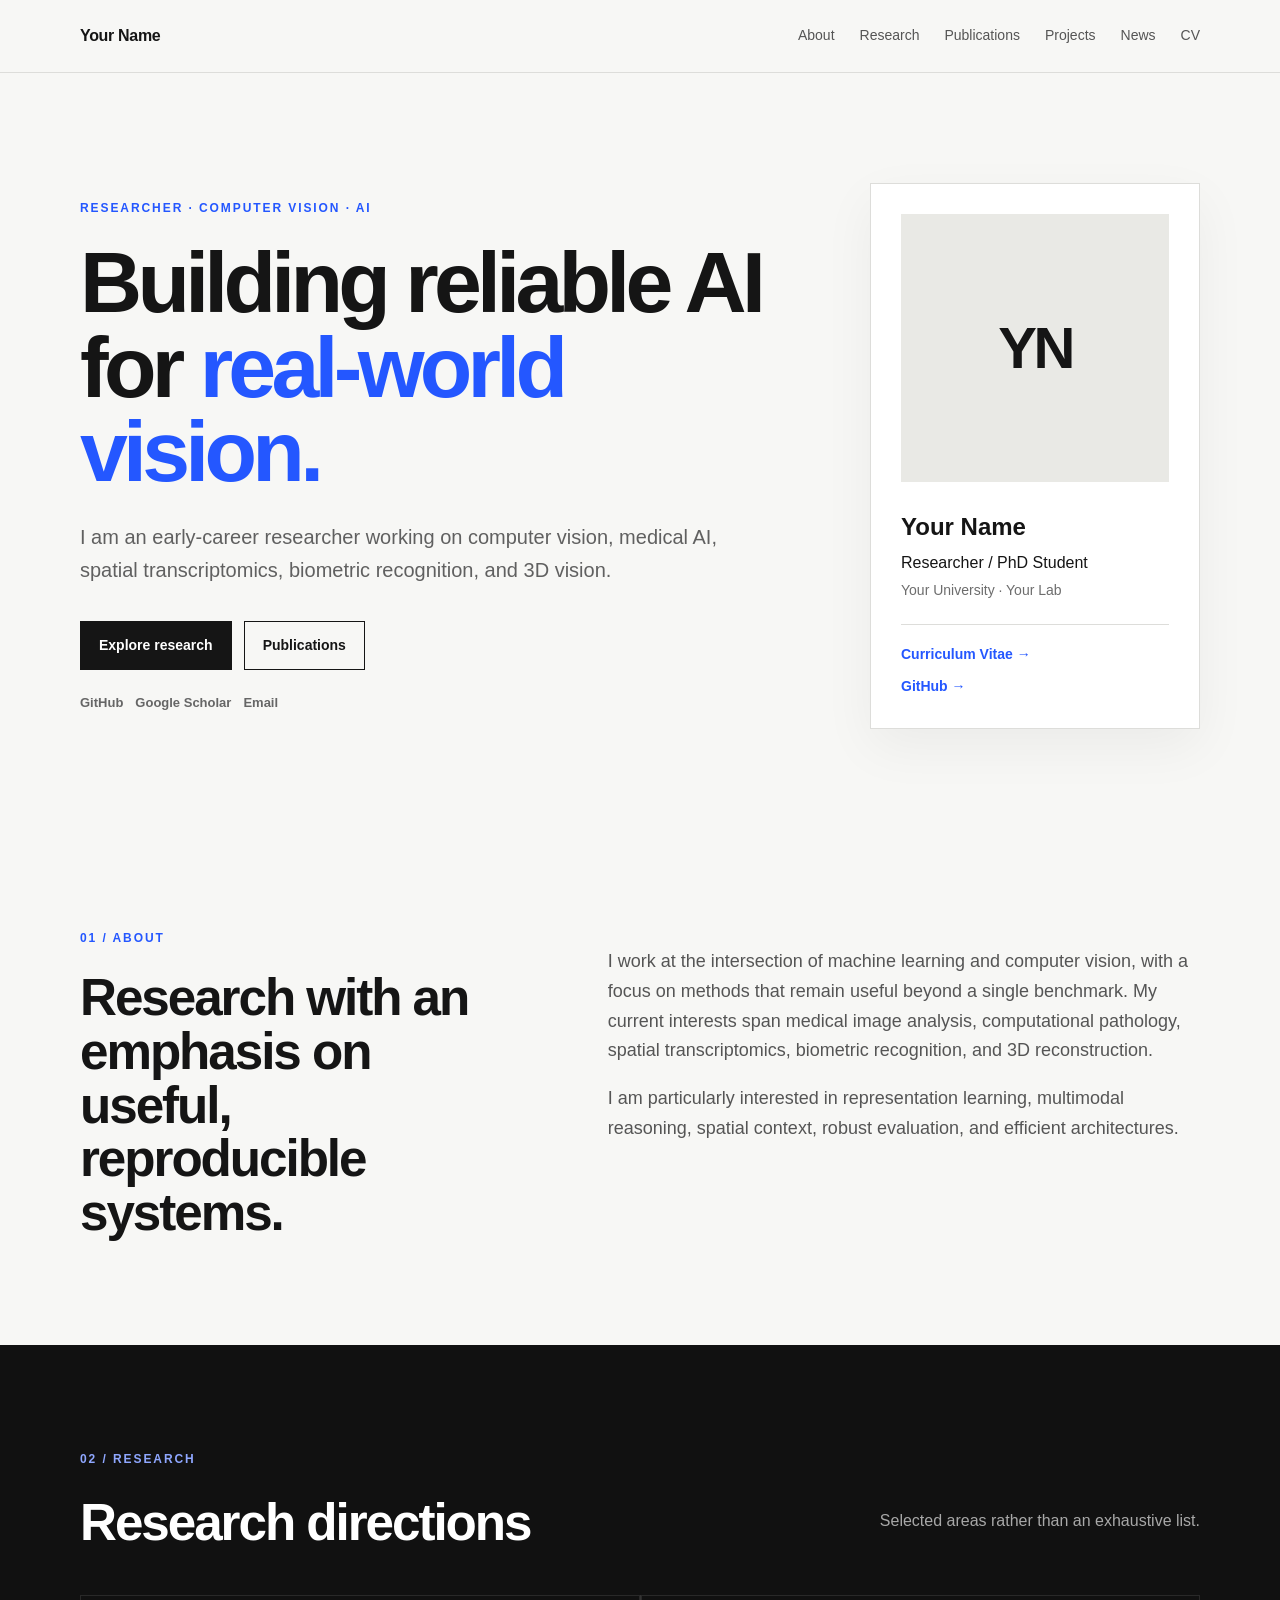
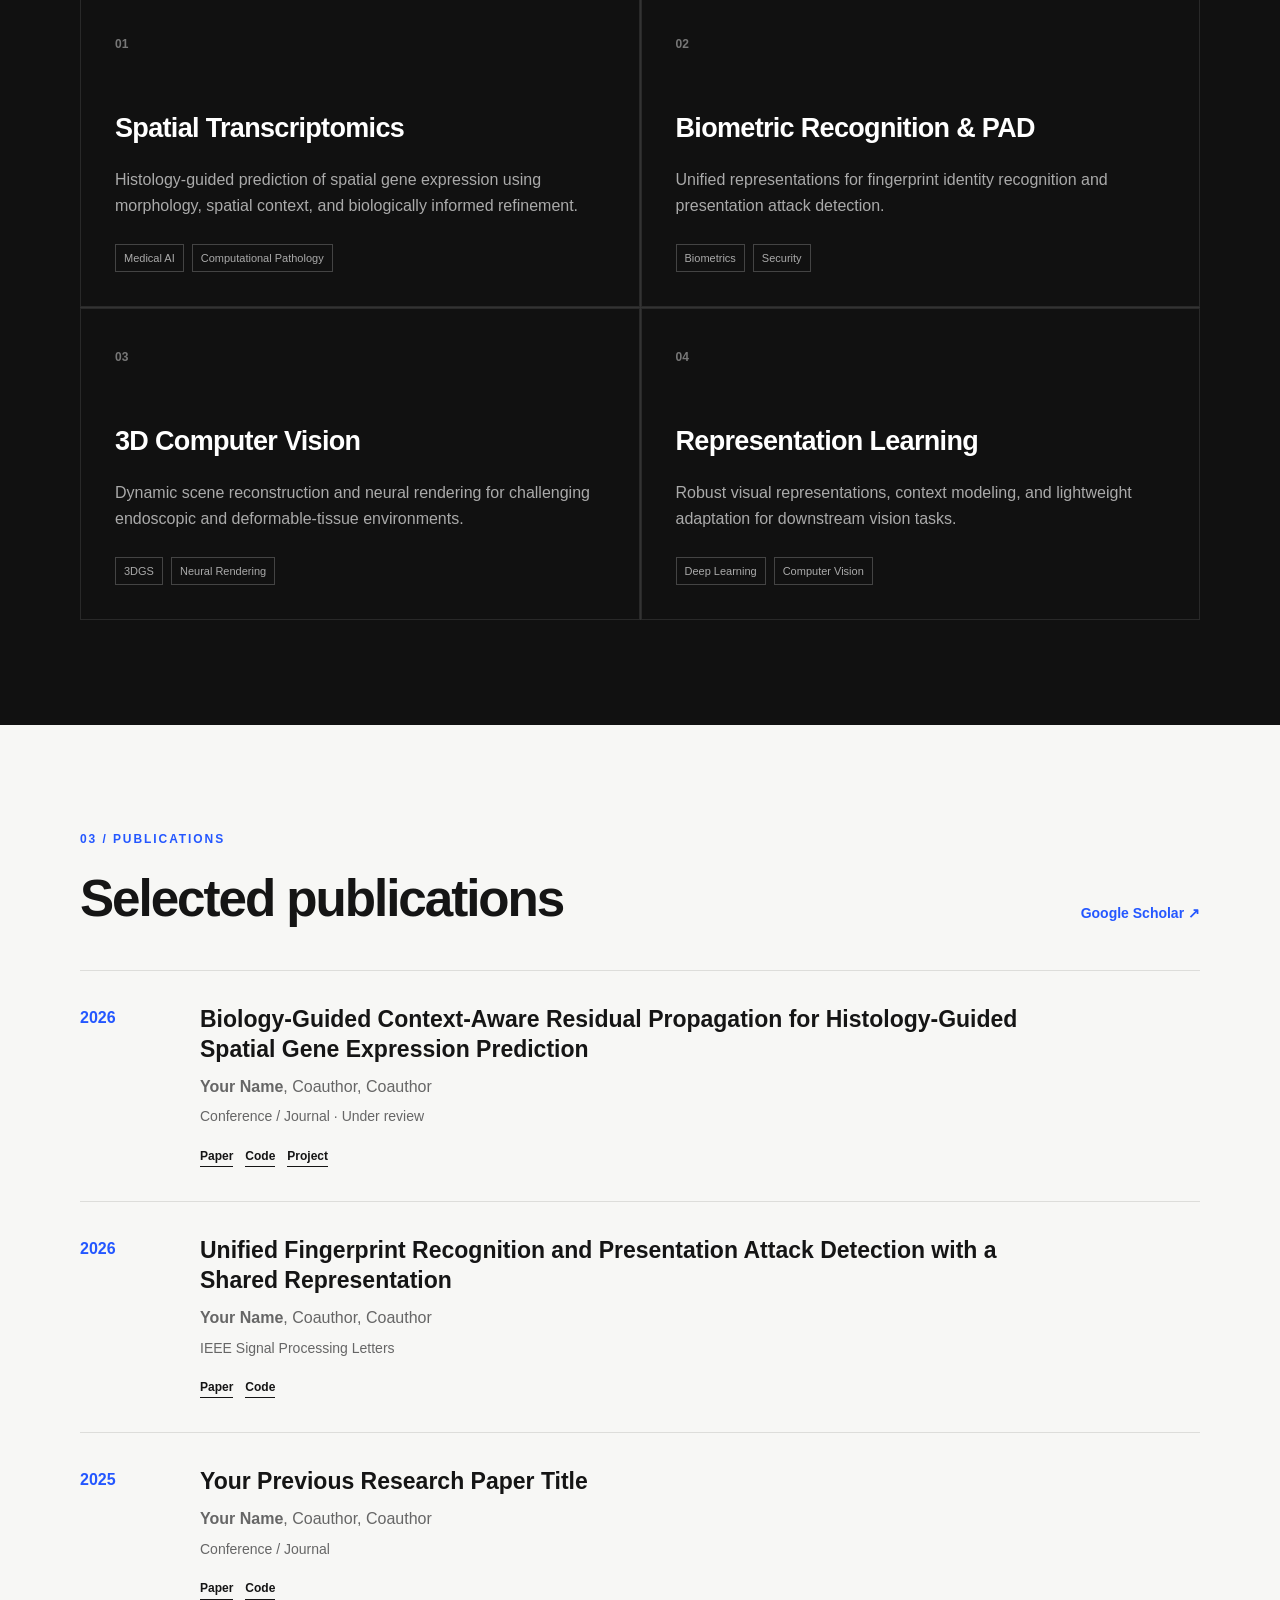
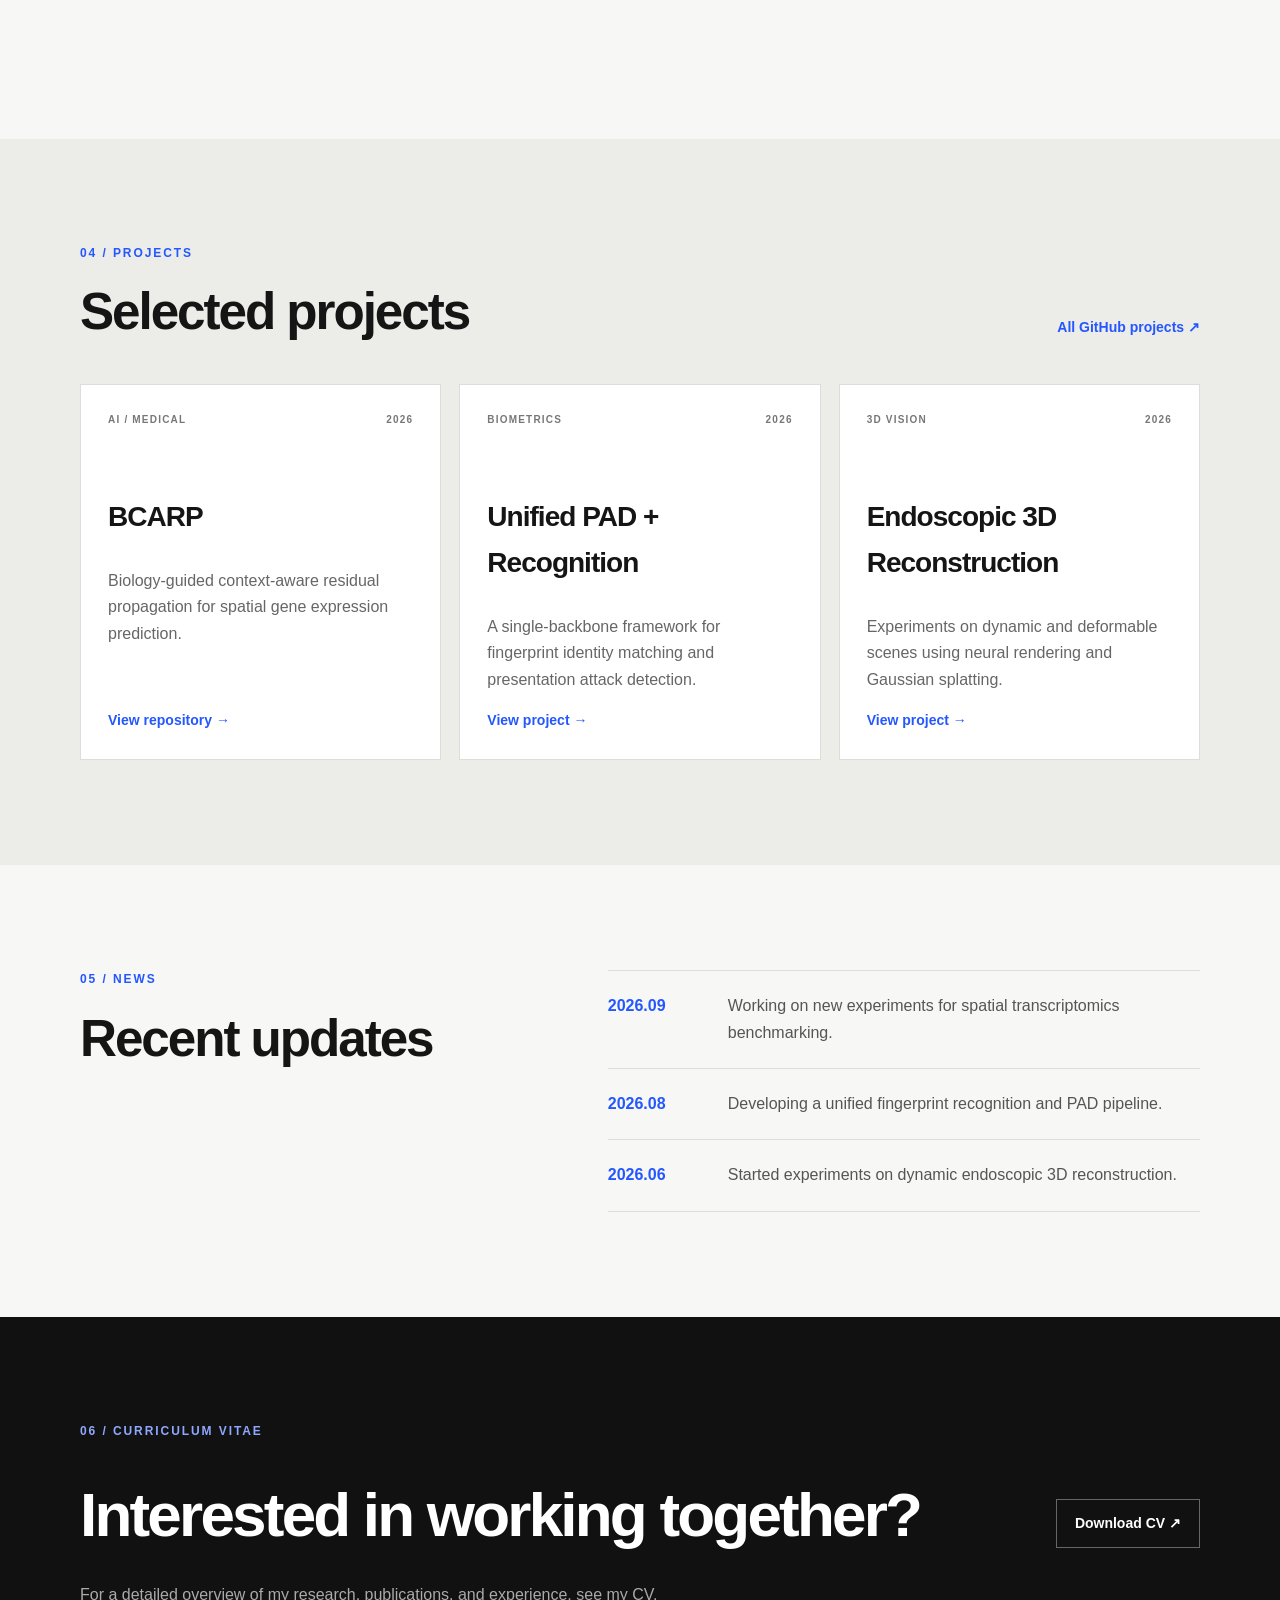
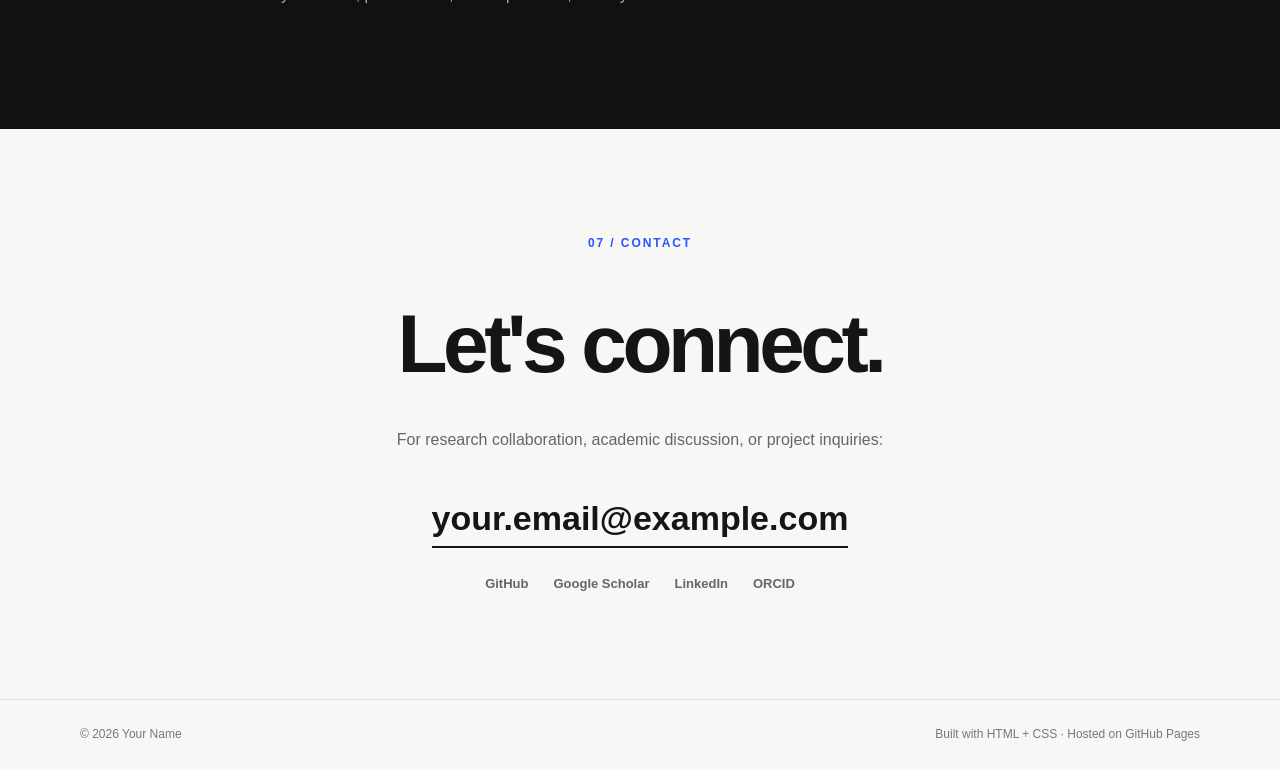
==== index.html @ 52c3e13d "initial commit" ====
<!DOCTYPE html>
<html lang="en">
<head>
  <meta charset="UTF-8">
  <meta name="viewport" content="width=device-width, initial-scale=1.0">
  <meta name="description" content="Personal researcher website of Your Name — Computer Vision, Medical AI, and Machine Learning.">
  <meta name="author" content="Your Name">
  <title>Your Name — Researcher</title>
  <link rel="stylesheet" href="style.css">
</head>
<body>
  <header class="site-header">
    <div class="container nav-wrap">
      <a class="brand" href="#home">Your Name</a>
      <button class="nav-toggle" aria-label="Toggle navigation">☰</button>
      <nav class="nav" id="nav">
        <a href="#about">About</a>
        <a href="#research">Research</a>
        <a href="#publications">Publications</a>
        <a href="#projects">Projects</a>
        <a href="#news">News</a>
        <a href="#cv">CV</a>
      </nav>
    </div>
  </header>

  <main>
    <section class="hero" id="home">
      <div class="container hero-grid">
        <div>
          <p class="eyebrow">RESEARCHER · COMPUTER VISION · AI</p>
          <h1>Building reliable AI for <span>real-world vision.</span></h1>
          <p class="hero-text">
            I am an early-career researcher working on computer vision,
            medical AI, spatial transcriptomics, biometric recognition,
            and 3D vision.
          </p>
          <div class="actions">
            <a class="button primary" href="#research">Explore research</a>
            <a class="button secondary" href="#publications">Publications</a>
          </div>
          <div class="socials">
            <a href="https://github.com/YOUR_USERNAME" target="_blank" rel="noreferrer">GitHub</a>
            <a href="https://scholar.google.com/" target="_blank" rel="noreferrer">Google Scholar</a>
            <a href="mailto:your.email@example.com">Email</a>
          </div>
        </div>
        <aside class="profile-card">
          <div class="avatar-placeholder">YN</div>
          <h2>Your Name</h2>
          <p>Researcher / PhD Student</p>
          <p class="muted">Your University · Your Lab</p>
          <div class="profile-links">
            <a href="#cv">Curriculum Vitae →</a>
            <a href="https://github.com/YOUR_USERNAME" target="_blank" rel="noreferrer">GitHub →</a>
          </div>
        </aside>
      </div>
    </section>

    <section id="about">
      <div class="container section-grid">
        <div>
          <p class="section-label">01 / ABOUT</p>
          <h2>Research with an emphasis on useful, reproducible systems.</h2>
        </div>
        <div class="prose">
          <p>
            I work at the intersection of machine learning and computer vision,
            with a focus on methods that remain useful beyond a single benchmark.
            My current interests span medical image analysis, computational
            pathology, spatial transcriptomics, biometric recognition, and
            3D reconstruction.
          </p>
          <p>
            I am particularly interested in representation learning, multimodal
            reasoning, spatial context, robust evaluation, and efficient
            architectures.
          </p>
        </div>
      </div>
    </section>

    <section class="dark-section" id="research">
      <div class="container">
        <p class="section-label">02 / RESEARCH</p>
        <div class="section-heading">
          <h2>Research directions</h2>
          <p>Selected areas rather than an exhaustive list.</p>
        </div>
        <div class="research-grid">
          <article class="research-card">
            <span class="number">01</span>
            <h3>Spatial Transcriptomics</h3>
            <p>
              Histology-guided prediction of spatial gene expression using
              morphology, spatial context, and biologically informed refinement.
            </p>
            <div class="tags"><span>Medical AI</span><span>Computational Pathology</span></div>
          </article>
          <article class="research-card">
            <span class="number">02</span>
            <h3>Biometric Recognition & PAD</h3>
            <p>
              Unified representations for fingerprint identity recognition and
              presentation attack detection.
            </p>
            <div class="tags"><span>Biometrics</span><span>Security</span></div>
          </article>
          <article class="research-card">
            <span class="number">03</span>
            <h3>3D Computer Vision</h3>
            <p>
              Dynamic scene reconstruction and neural rendering for challenging
              endoscopic and deformable-tissue environments.
            </p>
            <div class="tags"><span>3DGS</span><span>Neural Rendering</span></div>
          </article>
          <article class="research-card">
            <span class="number">04</span>
            <h3>Representation Learning</h3>
            <p>
              Robust visual representations, context modeling, and lightweight
              adaptation for downstream vision tasks.
            </p>
            <div class="tags"><span>Deep Learning</span><span>Computer Vision</span></div>
          </article>
        </div>
      </div>
    </section>

    <section id="publications">
      <div class="container">
        <p class="section-label">03 / PUBLICATIONS</p>
        <div class="section-heading">
          <h2>Selected publications</h2>
          <a class="text-link" href="https://scholar.google.com/" target="_blank" rel="noreferrer">Google Scholar ↗</a>
        </div>

        <article class="paper">
          <div class="paper-year">2026</div>
          <div>
            <h3>Biology-Guided Context-Aware Residual Propagation for Histology-Guided Spatial Gene Expression Prediction</h3>
            <p class="authors"><strong>Your Name</strong>, Coauthor, Coauthor</p>
            <p class="venue">Conference / Journal · Under review</p>
            <div class="paper-links">
              <a href="#">Paper</a><a href="#">Code</a><a href="#">Project</a>
            </div>
          </div>
        </article>

        <article class="paper">
          <div class="paper-year">2026</div>
          <div>
            <h3>Unified Fingerprint Recognition and Presentation Attack Detection with a Shared Representation</h3>
            <p class="authors"><strong>Your Name</strong>, Coauthor, Coauthor</p>
            <p class="venue">IEEE Signal Processing Letters</p>
            <div class="paper-links">
              <a href="#">Paper</a><a href="#">Code</a>
            </div>
          </div>
        </article>

        <article class="paper">
          <div class="paper-year">2025</div>
          <div>
            <h3>Your Previous Research Paper Title</h3>
            <p class="authors"><strong>Your Name</strong>, Coauthor, Coauthor</p>
            <p class="venue">Conference / Journal</p>
            <div class="paper-links">
              <a href="#">Paper</a><a href="#">Code</a>
            </div>
          </div>
        </article>
      </div>
    </section>

    <section class="alt-section" id="projects">
      <div class="container">
        <p class="section-label">04 / PROJECTS</p>
        <div class="section-heading">
          <h2>Selected projects</h2>
          <a class="text-link" href="https://github.com/YOUR_USERNAME" target="_blank" rel="noreferrer">All GitHub projects ↗</a>
        </div>
        <div class="project-grid">
          <article class="project-card">
            <div class="project-top"><span>AI / MEDICAL</span><span>2026</span></div>
            <h3>BCARP</h3>
            <p>Biology-guided context-aware residual propagation for spatial gene expression prediction.</p>
            <a href="https://github.com/YOUR_USERNAME/BCARP" target="_blank" rel="noreferrer">View repository →</a>
          </article>
          <article class="project-card">
            <div class="project-top"><span>BIOMETRICS</span><span>2026</span></div>
            <h3>Unified PAD + Recognition</h3>
            <p>A single-backbone framework for fingerprint identity matching and presentation attack detection.</p>
            <a href="https://github.com/YOUR_USERNAME" target="_blank" rel="noreferrer">View project →</a>
          </article>
          <article class="project-card">
            <div class="project-top"><span>3D VISION</span><span>2026</span></div>
            <h3>Endoscopic 3D Reconstruction</h3>
            <p>Experiments on dynamic and deformable scenes using neural rendering and Gaussian splatting.</p>
            <a href="https://github.com/YOUR_USERNAME" target="_blank" rel="noreferrer">View project →</a>
          </article>
        </div>
      </div>
    </section>

    <section id="news">
      <div class="container section-grid">
        <div>
          <p class="section-label">05 / NEWS</p>
          <h2>Recent updates</h2>
        </div>
        <div class="timeline">
          <div class="timeline-item"><time>2026.09</time><p>Working on new experiments for spatial transcriptomics benchmarking.</p></div>
          <div class="timeline-item"><time>2026.08</time><p>Developing a unified fingerprint recognition and PAD pipeline.</p></div>
          <div class="timeline-item"><time>2026.06</time><p>Started experiments on dynamic endoscopic 3D reconstruction.</p></div>
        </div>
      </div>
    </section>

    <section class="dark-section" id="cv">
      <div class="container cv-section">
        <div>
          <p class="section-label">06 / CURRICULUM VITAE</p>
          <h2>Interested in working together?</h2>
          <p>For a detailed overview of my research, publications, and experience, see my CV.</p>
        </div>
        <a class="button light" href="assets/CV.pdf">Download CV ↗</a>
      </div>
    </section>

    <section id="contact">
      <div class="container contact">
        <p class="section-label">07 / CONTACT</p>
        <h2>Let's connect.</h2>
        <p>For research collaboration, academic discussion, or project inquiries:</p>
        <a class="email" href="mailto:your.email@example.com">your.email@example.com</a>
        <div class="socials large">
          <a href="https://github.com/YOUR_USERNAME" target="_blank" rel="noreferrer">GitHub</a>
          <a href="https://scholar.google.com/" target="_blank" rel="noreferrer">Google Scholar</a>
          <a href="#">LinkedIn</a>
          <a href="#">ORCID</a>
        </div>
      </div>
    </section>
  </main>

  <footer>
    <div class="container footer-wrap">
      <span>© 2026 Your Name</span>
      <span>Built with HTML + CSS · Hosted on GitHub Pages</span>
    </div>
  </footer>

  <script>
    const toggle = document.querySelector('.nav-toggle');
    const nav = document.querySelector('.nav');
    toggle.addEventListener('click', () => nav.classList.toggle('open'));
    document.querySelectorAll('.nav a').forEach(a =>
      a.addEventListener('click', () => nav.classList.remove('open'))
    );
  </script>
</body>
</html>
---- style.css ----
:root {
  --bg: #f7f7f5;
  --surface: #ffffff;
  --text: #151515;
  --muted: #6d6d6d;
  --line: #ddddda;
  --dark: #111111;
  --dark-muted: #a8a8a8;
  --accent: #2457ff;
  --max: 1120px;
}

* { box-sizing: border-box; }

html { scroll-behavior: smooth; }

body {
  margin: 0;
  background: var(--bg);
  color: var(--text);
  font-family: Inter, ui-sans-serif, -apple-system, BlinkMacSystemFont, "Segoe UI", sans-serif;
  line-height: 1.65;
}

a { color: inherit; }

.container {
  width: min(var(--max), calc(100% - 48px));
  margin: 0 auto;
}

.site-header {
  position: sticky;
  top: 0;
  z-index: 20;
  background: rgba(247,247,245,.94);
  backdrop-filter: blur(12px);
  border-bottom: 1px solid var(--line);
}

.nav-wrap {
  min-height: 72px;
  display: flex;
  align-items: center;
  justify-content: space-between;
}

.brand {
  font-weight: 750;
  text-decoration: none;
  letter-spacing: -.02em;
}

.nav {
  display: flex;
  gap: 25px;
}

.nav a {
  color: #555;
  text-decoration: none;
  font-size: 14px;
}

.nav a:hover, .socials a:hover, .text-link:hover { color: var(--accent); }

.nav-toggle {
  display: none;
  border: 0;
  background: transparent;
  font-size: 22px;
}

.hero { padding: 110px 0 95px; }

.hero-grid {
  display: grid;
  grid-template-columns: 1fr 330px;
  gap: 90px;
  align-items: center;
}

.eyebrow, .section-label {
  font-size: 12px;
  font-weight: 800;
  letter-spacing: .16em;
  color: var(--accent);
  margin: 0 0 22px;
}

.hero h1 {
  max-width: 850px;
  font-size: clamp(48px, 7vw, 86px);
  line-height: .98;
  letter-spacing: -.055em;
  margin: 0 0 28px;
}

.hero h1 span { color: var(--accent); }

.hero-text {
  max-width: 680px;
  color: #606060;
  font-size: 20px;
}

.actions, .socials, .paper-links {
  display: flex;
  flex-wrap: wrap;
  gap: 12px;
  align-items: center;
}

.actions { margin: 34px 0 22px; }

.button {
  display: inline-block;
  padding: 12px 18px;
  border: 1px solid var(--text);
  text-decoration: none;
  font-size: 14px;
  font-weight: 700;
  transition: .2s ease;
}

.button.primary { background: var(--text); color: white; }
.button.secondary { background: transparent; }
.button:hover { transform: translateY(-2px); }

.socials a {
  font-size: 13px;
  color: #666;
  text-decoration: none;
  font-weight: 600;
}

.profile-card {
  background: var(--surface);
  padding: 30px;
  border: 1px solid var(--line);
  box-shadow: 0 18px 50px rgba(0,0,0,.05);
}

.avatar-placeholder {
  width: 100%;
  aspect-ratio: 1;
  display: grid;
  place-items: center;
  background: #e9e9e5;
  font-size: 58px;
  font-weight: 800;
  letter-spacing: -.06em;
  margin-bottom: 25px;
}

.profile-card h2 { margin: 0; font-size: 24px; }
.profile-card p { margin: 3px 0; }
.muted { color: var(--muted); font-size: 14px; }

.profile-links {
  border-top: 1px solid var(--line);
  margin-top: 22px;
  padding-top: 18px;
  display: grid;
  gap: 9px;
}

.profile-links a, .text-link {
  color: var(--accent);
  text-decoration: none;
  font-weight: 700;
  font-size: 14px;
}

section { padding: 105px 0; }

.section-grid {
  display: grid;
  grid-template-columns: .85fr 1.15fr;
  gap: 90px;
}

.section-grid h2, .section-heading h2 {
  font-size: clamp(34px, 4vw, 52px);
  line-height: 1.05;
  letter-spacing: -.04em;
  margin: 0;
}

.prose {
  font-size: 18px;
  color: #555;
  max-width: 700px;
}

.dark-section {
  background: var(--dark);
  color: white;
}

.dark-section .section-label { color: #8fa7ff; }

.section-heading {
  display: flex;
  align-items: end;
  justify-content: space-between;
  gap: 30px;
  margin-bottom: 45px;
}

.section-heading > p { color: var(--dark-muted); }

.research-grid {
  display: grid;
  grid-template-columns: repeat(2, 1fr);
  gap: 1px;
  background: #333;
}

.research-card {
  min-height: 300px;
  padding: 34px;
  background: var(--dark);
  border: 1px solid #292929;
}

.number { color: #777; font-size: 12px; font-weight: 800; }

.research-card h3 {
  font-size: 27px;
  margin: 50px 0 13px;
  letter-spacing: -.025em;
}

.research-card p { color: #aaa; max-width: 480px; }

.tags { display: flex; gap: 8px; margin-top: 24px; flex-wrap: wrap; }
.tags span {
  border: 1px solid #444;
  color: #aaa;
  padding: 4px 8px;
  font-size: 11px;
}

.paper {
  display: grid;
  grid-template-columns: 90px 1fr;
  gap: 30px;
  padding: 34px 0;
  border-top: 1px solid var(--line);
}

.paper h3 {
  max-width: 820px;
  font-size: 23px;
  line-height: 1.3;
  margin: 0 0 9px;
}

.paper-year { font-weight: 800; color: var(--accent); }
.authors, .venue { margin: 5px 0; color: #666; }
.venue { font-size: 14px; }

.paper-links { margin-top: 18px; }
.paper-links a {
  font-size: 12px;
  font-weight: 800;
  border-bottom: 1px solid currentColor;
  text-decoration: none;
}

.alt-section { background: #ecece8; }

.project-grid {
  display: grid;
  grid-template-columns: repeat(3, 1fr);
  gap: 18px;
}

.project-card {
  min-height: 300px;
  padding: 27px;
  background: var(--surface);
  border: 1px solid var(--line);
  display: flex;
  flex-direction: column;
}

.project-top {
  display: flex;
  justify-content: space-between;
  font-size: 10px;
  letter-spacing: .12em;
  font-weight: 800;
  color: #777;
}

.project-card h3 { font-size: 28px; margin: 65px 0 12px; letter-spacing: -.035em; }
.project-card p { color: #666; }
.project-card a {
  margin-top: auto;
  color: var(--accent);
  text-decoration: none;
  font-weight: 750;
  font-size: 14px;
}

.timeline { border-top: 1px solid var(--line); }
.timeline-item {
  display: grid;
  grid-template-columns: 100px 1fr;
  gap: 20px;
  padding: 22px 0;
  border-bottom: 1px solid var(--line);
}
.timeline-item time { font-weight: 800; color: var(--accent); }
.timeline-item p { margin: 0; color: #555; }

.cv-section {
  display: flex;
  align-items: center;
  justify-content: space-between;
  gap: 50px;
}
.cv-section h2 { font-size: clamp(38px, 5vw, 62px); margin: 0 0 15px; letter-spacing: -.045em; }
.cv-section p { color: #aaa; max-width: 620px; }

.button.light { color: white; border-color: #666; white-space: nowrap; }
.button.light:hover { background: white; color: black; }

.contact { text-align: center; }
.contact h2 { font-size: clamp(48px, 7vw, 82px); letter-spacing: -.055em; margin: 0 0 12px; }
.contact > p:not(.section-label) { color: #666; }
.email {
  display: inline-block;
  margin: 20px 0 25px;
  font-size: clamp(22px, 4vw, 34px);
  font-weight: 750;
  text-decoration: none;
  border-bottom: 2px solid currentColor;
}
.socials.large { justify-content: center; gap: 25px; }

footer {
  border-top: 1px solid var(--line);
  padding: 25px 0;
  font-size: 12px;
  color: #777;
}
.footer-wrap { display: flex; justify-content: space-between; gap: 20px; }

@media (max-width: 800px) {
  .container { width: min(var(--max), calc(100% - 32px)); }
  .nav-toggle { display: block; }
  .nav {
    display: none;
    position: absolute;
    top: 72px;
    left: 0;
    right: 0;
    padding: 20px 16px;
    background: var(--bg);
    border-bottom: 1px solid var(--line);
    flex-direction: column;
  }
  .nav.open { display: flex; }
  .hero { padding: 75px 0; }
  .hero-grid, .section-grid { grid-template-columns: 1fr; gap: 45px; }
  .profile-card { max-width: 380px; }
  .research-grid, .project-grid { grid-template-columns: 1fr; }
  .paper { grid-template-columns: 1fr; gap: 8px; }
  .cv-section { align-items: flex-start; flex-direction: column; }
  .footer-wrap { flex-direction: column; }
}

@media (prefers-reduced-motion: reduce) {
  html { scroll-behavior: auto; }
  * { transition: none !important; }
}
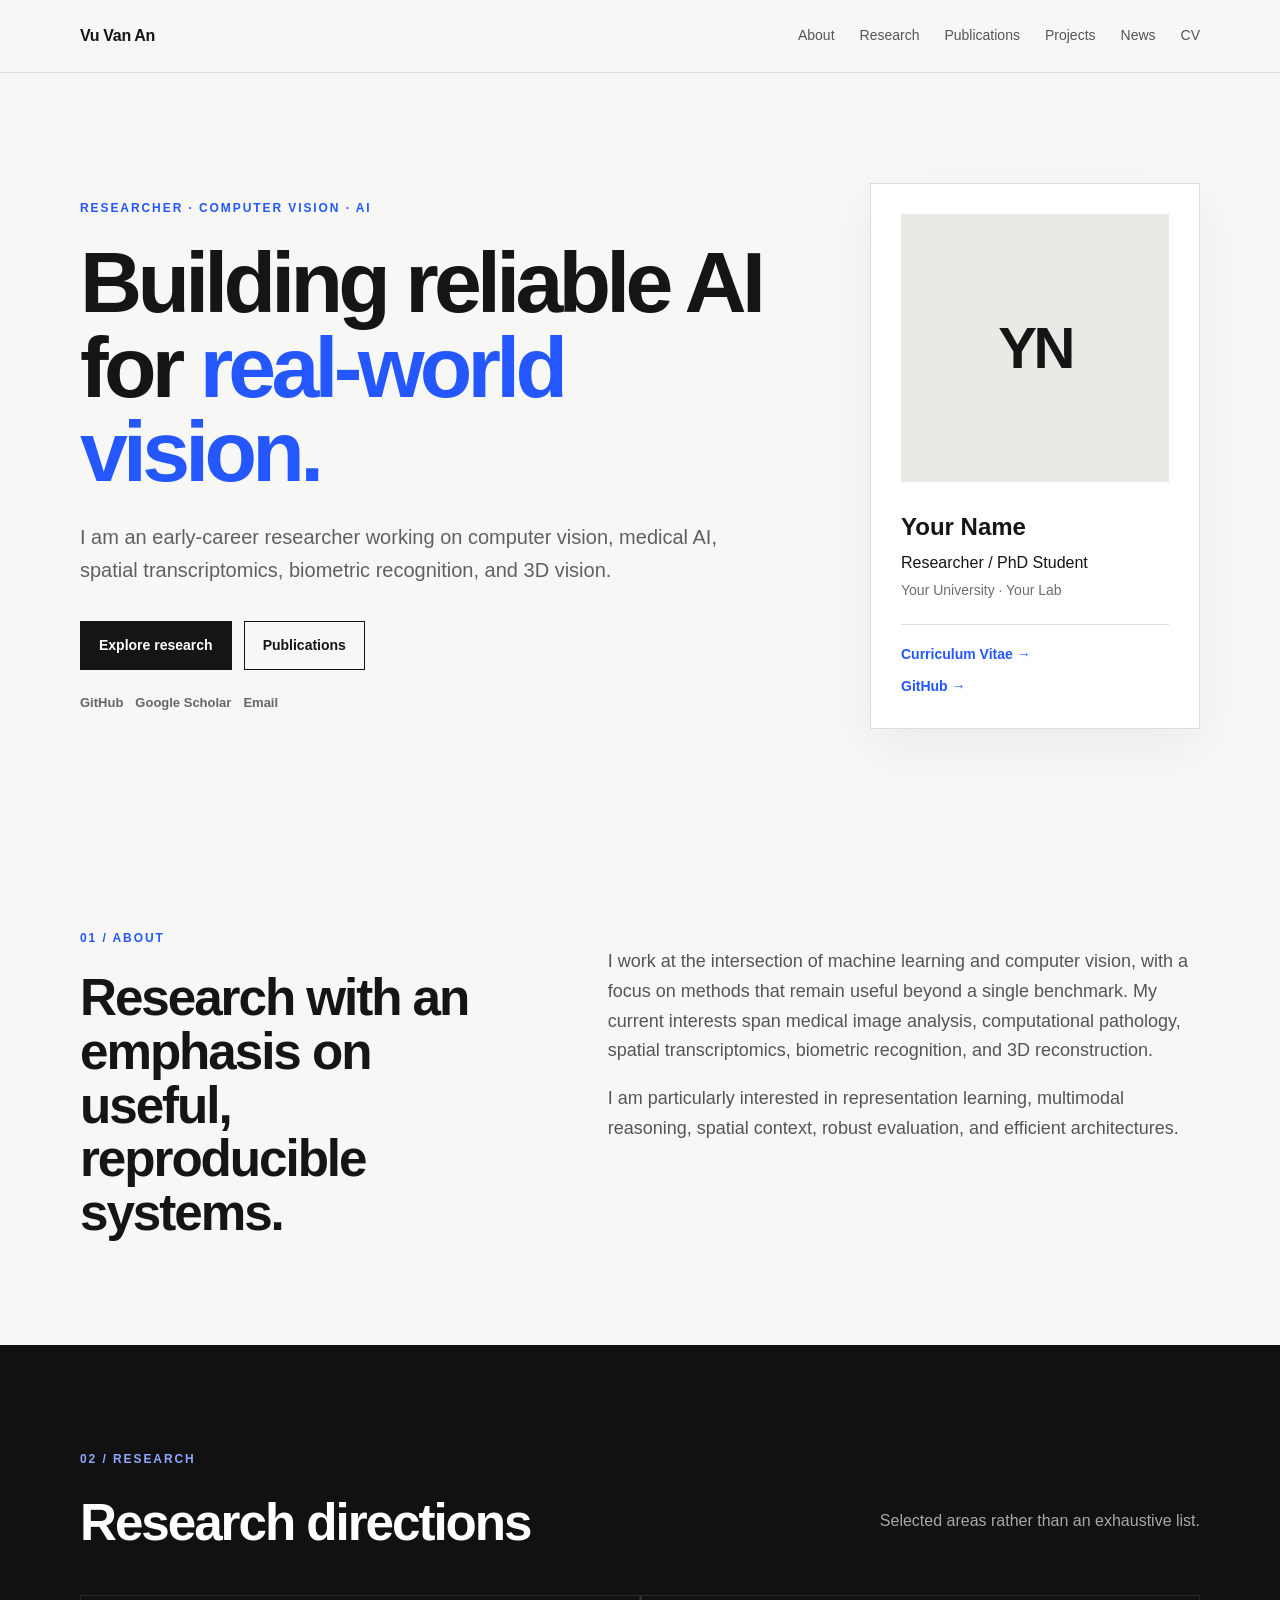
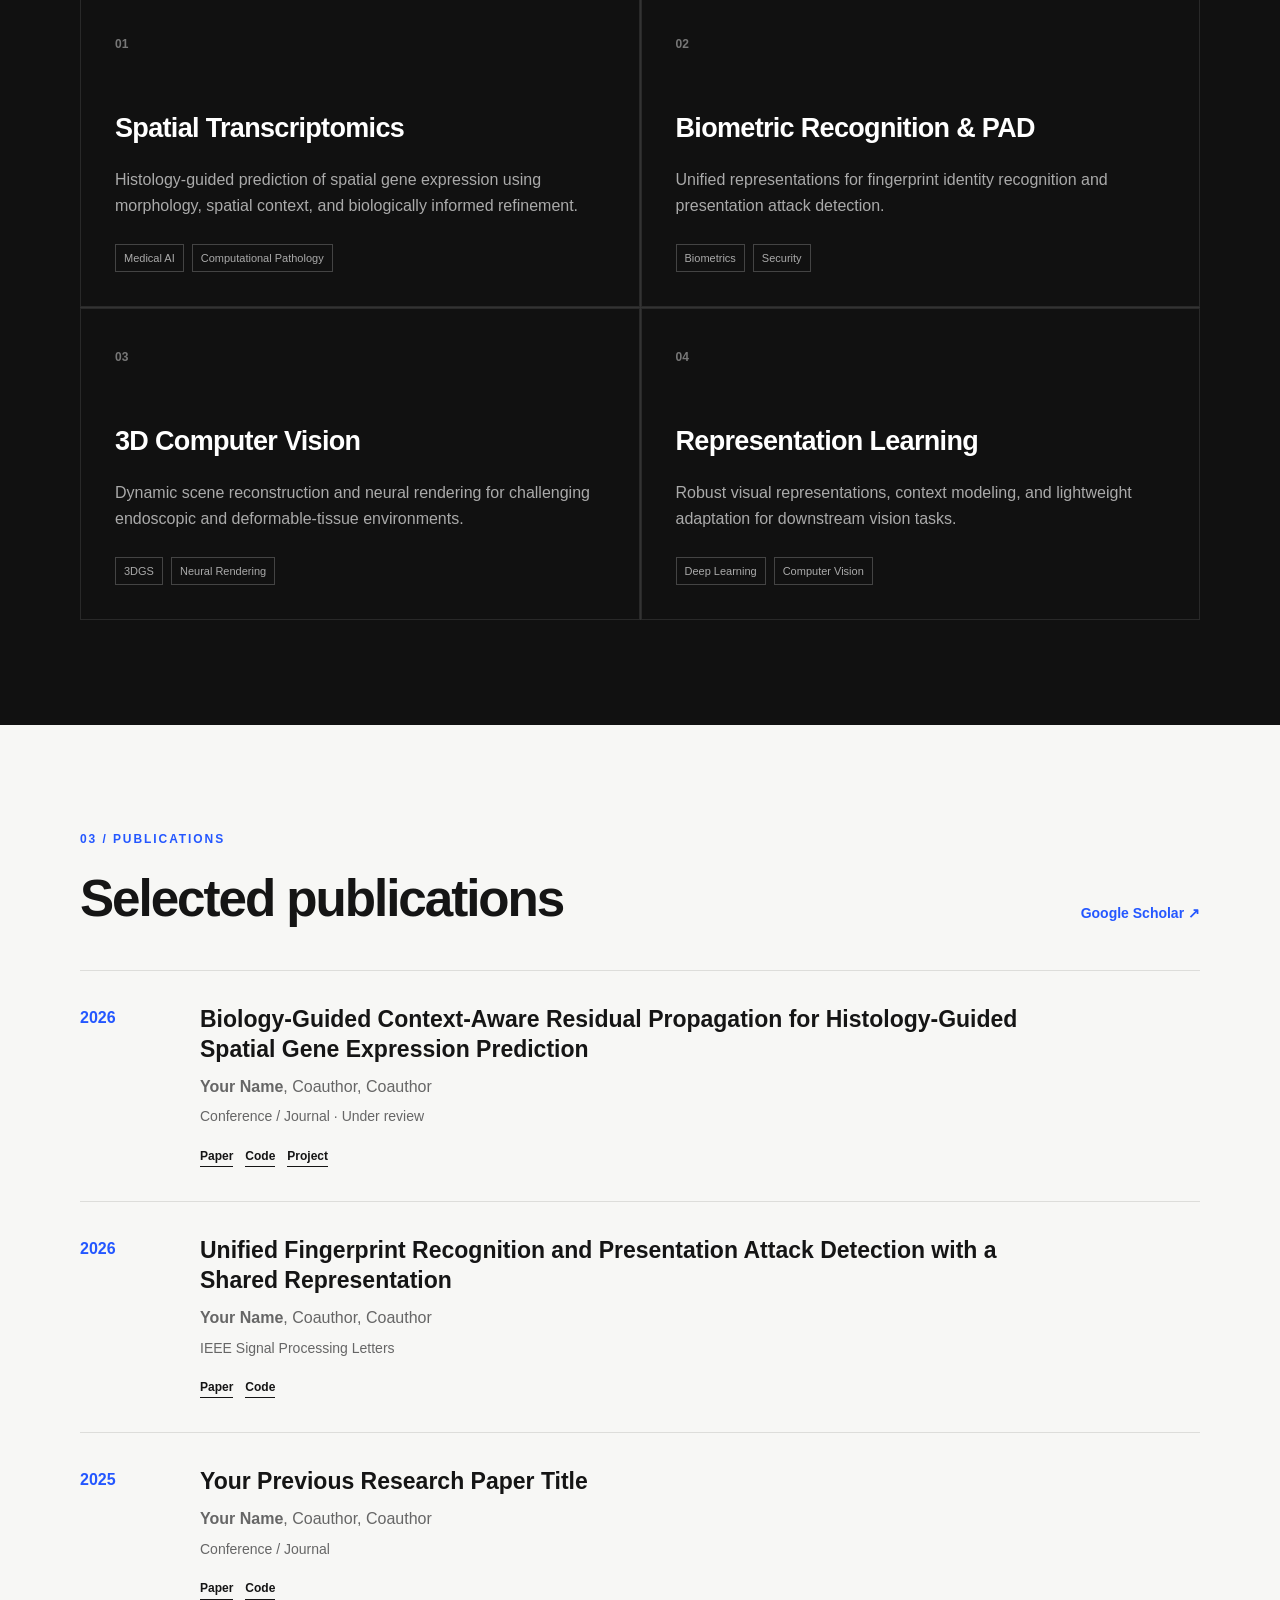
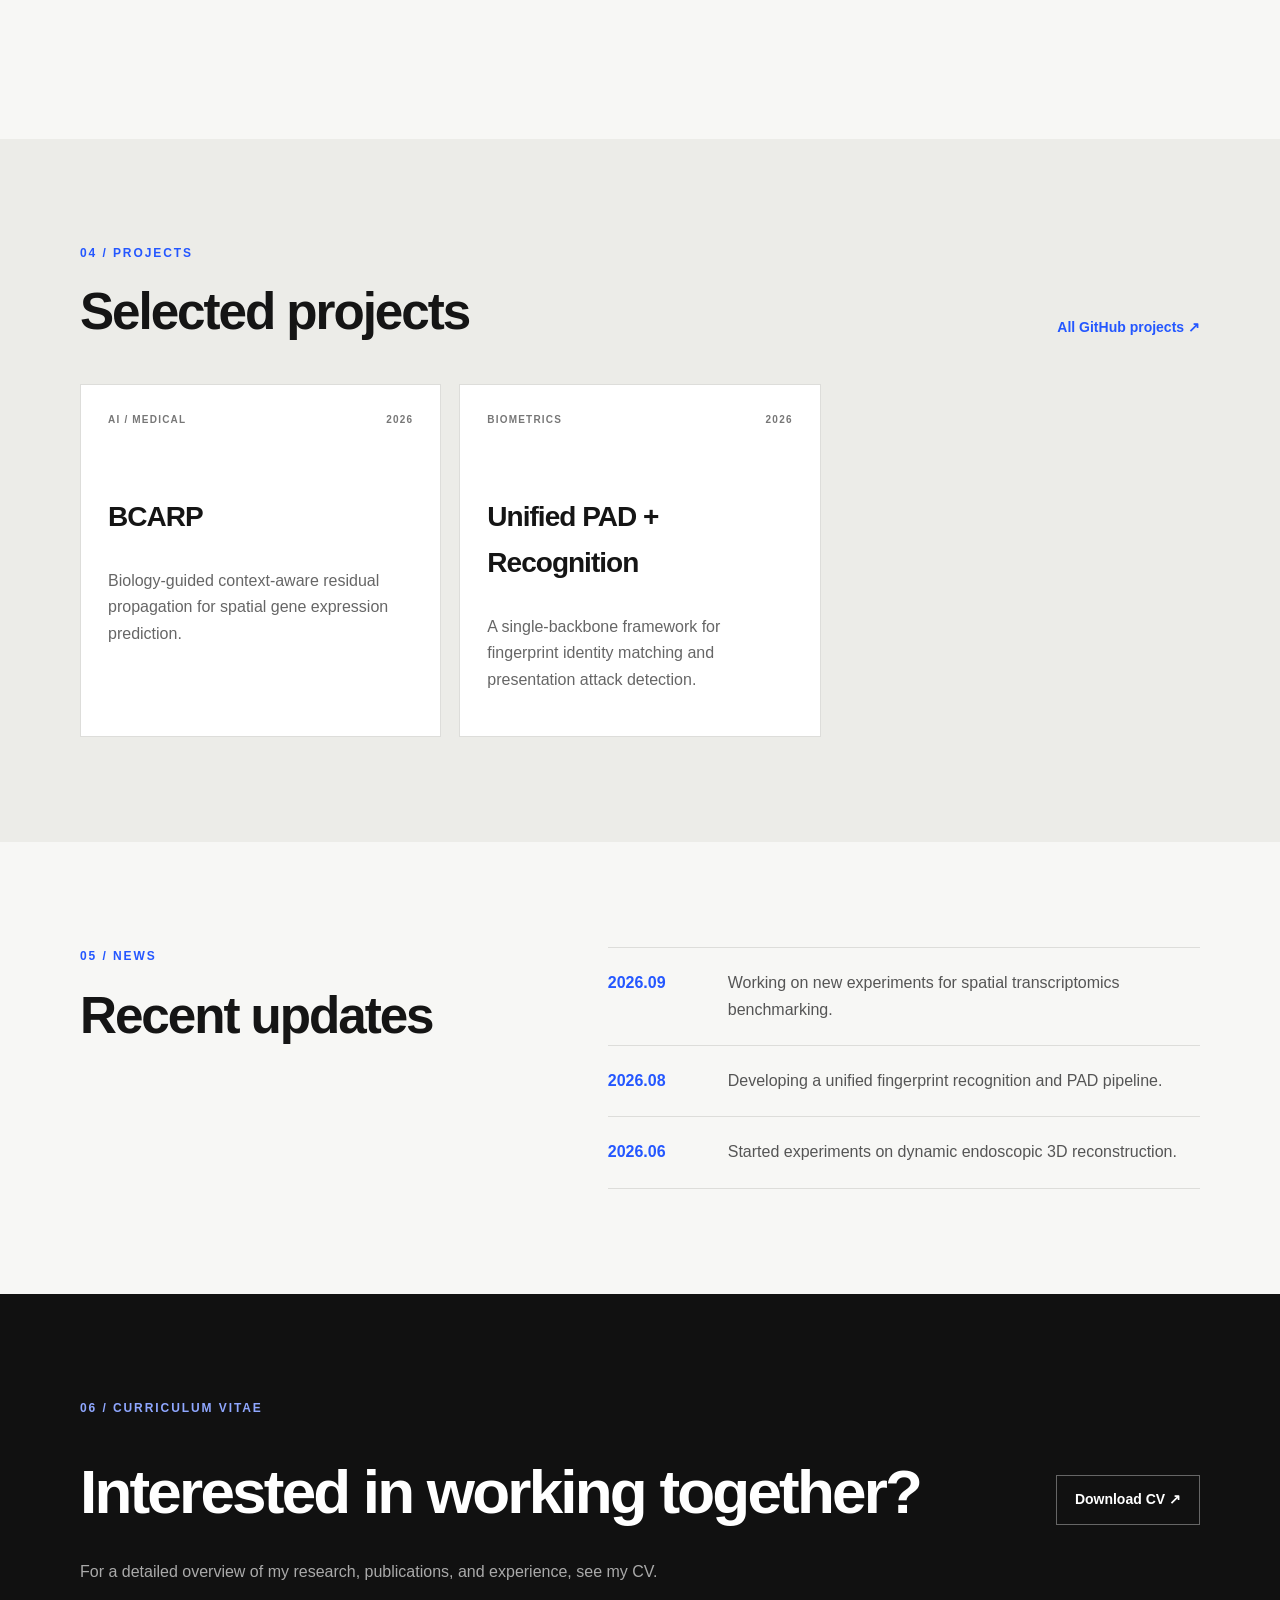
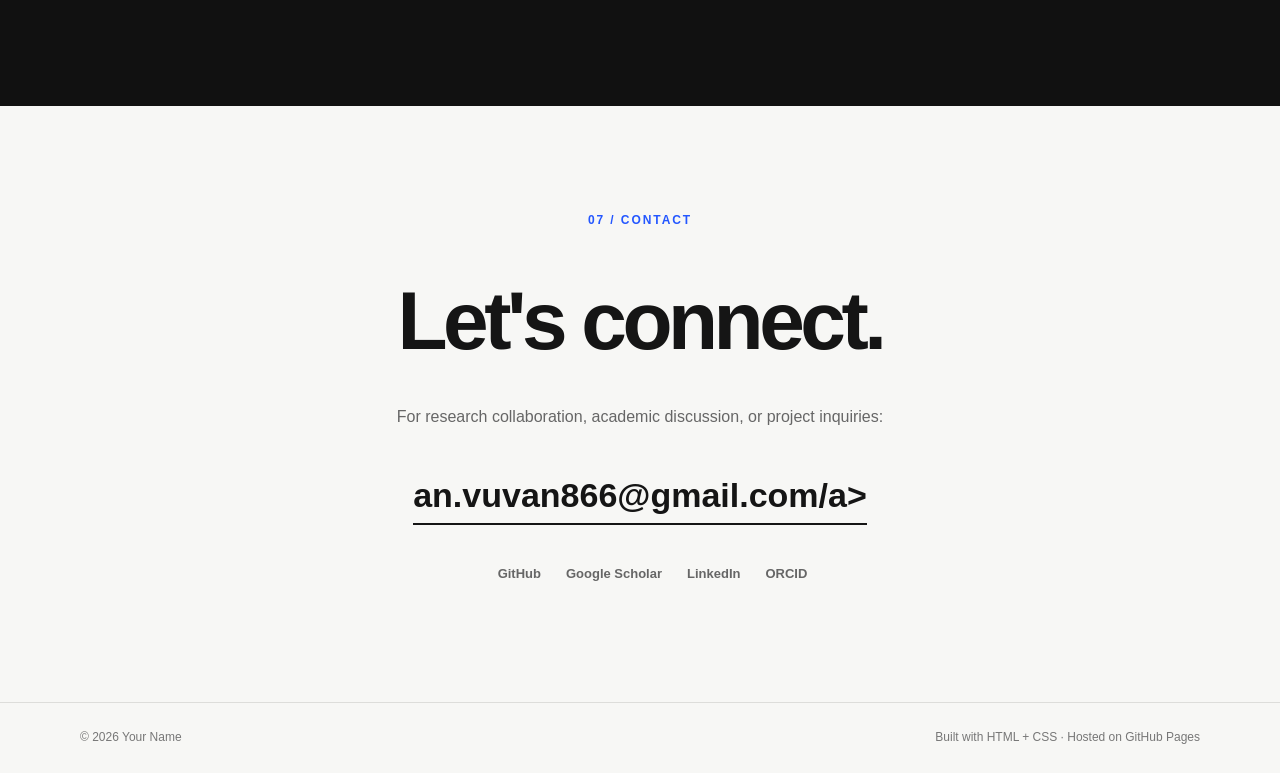
==== commit 0dd68713: "14/9" ====
--- a/index.html
+++ b/index.html
@@ -11,7 +11,7 @@
 <body>
   <header class="site-header">
     <div class="container nav-wrap">
-      <a class="brand" href="#home">Your Name</a>
+      <a class="brand" href="#home">Vu Van An</a>
       <button class="nav-toggle" aria-label="Toggle navigation">☰</button>
       <nav class="nav" id="nav">
         <a href="#about">About</a>
@@ -40,7 +40,7 @@
             <a class="button secondary" href="#publications">Publications</a>
           </div>
           <div class="socials">
-            <a href="https://github.com/YOUR_USERNAME" target="_blank" rel="noreferrer">GitHub</a>
+            <a href="https://github.com/AnVuVa" target="_blank" rel="noreferrer">GitHub</a>
             <a href="https://scholar.google.com/" target="_blank" rel="noreferrer">Google Scholar</a>
             <a href="mailto:your.email@example.com">Email</a>
           </div>
@@ -52,7 +52,7 @@
           <p class="muted">Your University · Your Lab</p>
           <div class="profile-links">
             <a href="#cv">Curriculum Vitae →</a>
-            <a href="https://github.com/YOUR_USERNAME" target="_blank" rel="noreferrer">GitHub →</a>
+            <a href="https://github.com/AnVuVa" target="_blank" rel="noreferrer">GitHub →</a>
           </div>
         </aside>
       </div>
@@ -180,27 +180,27 @@
         <p class="section-label">04 / PROJECTS</p>
         <div class="section-heading">
           <h2>Selected projects</h2>
-          <a class="text-link" href="https://github.com/YOUR_USERNAME" target="_blank" rel="noreferrer">All GitHub projects ↗</a>
+          <a class="text-link" href="https://github.com/AnVuVa" target="_blank" rel="noreferrer">All GitHub projects ↗</a>
         </div>
         <div class="project-grid">
           <article class="project-card">
             <div class="project-top"><span>AI / MEDICAL</span><span>2026</span></div>
             <h3>BCARP</h3>
             <p>Biology-guided context-aware residual propagation for spatial gene expression prediction.</p>
-            <a href="https://github.com/YOUR_USERNAME/BCARP" target="_blank" rel="noreferrer">View repository →</a>
+            <!-- <a href="https://github.com/AnVuVa/BCARP" target="_blank" rel="noreferrer">View repository →</a> -->
           </article>
           <article class="project-card">
             <div class="project-top"><span>BIOMETRICS</span><span>2026</span></div>
             <h3>Unified PAD + Recognition</h3>
             <p>A single-backbone framework for fingerprint identity matching and presentation attack detection.</p>
-            <a href="https://github.com/YOUR_USERNAME" target="_blank" rel="noreferrer">View project →</a>
-          </article>
-          <article class="project-card">
+            <!-- <a href="https://github.com/AnVuVa" target="_blank" rel="noreferrer">View project →</a> -->
+          </article>
+          <!-- <article class="project-card">
             <div class="project-top"><span>3D VISION</span><span>2026</span></div>
             <h3>Endoscopic 3D Reconstruction</h3>
             <p>Experiments on dynamic and deformable scenes using neural rendering and Gaussian splatting.</p>
-            <a href="https://github.com/YOUR_USERNAME" target="_blank" rel="noreferrer">View project →</a>
-          </article>
+            <a href="https://github.com/AnVuVa" target="_blank" rel="noreferrer">View project →</a>
+          </article> -->
         </div>
       </div>
     </section>
@@ -235,9 +235,9 @@
         <p class="section-label">07 / CONTACT</p>
         <h2>Let's connect.</h2>
         <p>For research collaboration, academic discussion, or project inquiries:</p>
-        <a class="email" href="mailto:your.email@example.com">your.email@example.com</a>
+        <a class="email" href="mailto:an.vuvan866@gmail.com">an.vuvan866@gmail.com/a>
         <div class="socials large">
-          <a href="https://github.com/YOUR_USERNAME" target="_blank" rel="noreferrer">GitHub</a>
+          <a href="https://github.com/AnVuVa" target="_blank" rel="noreferrer">GitHub</a>
           <a href="https://scholar.google.com/" target="_blank" rel="noreferrer">Google Scholar</a>
           <a href="#">LinkedIn</a>
           <a href="#">ORCID</a>
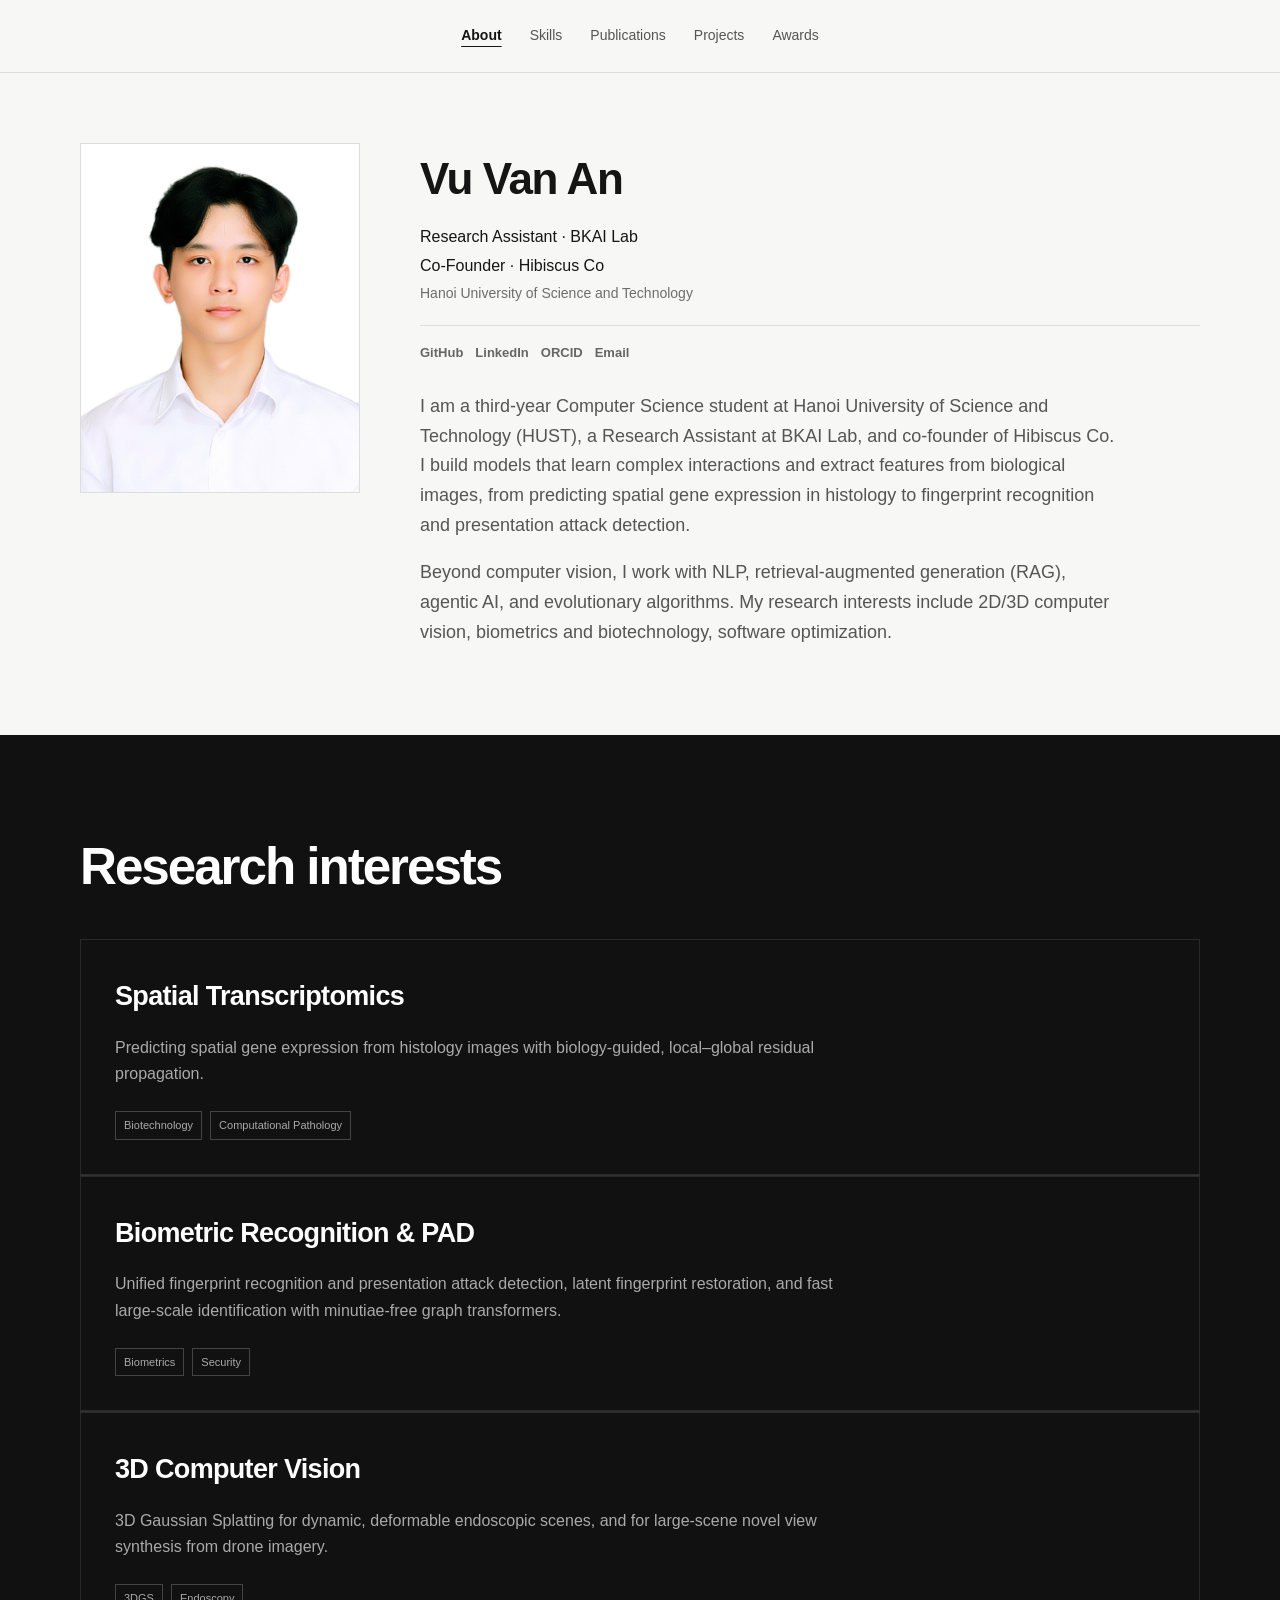
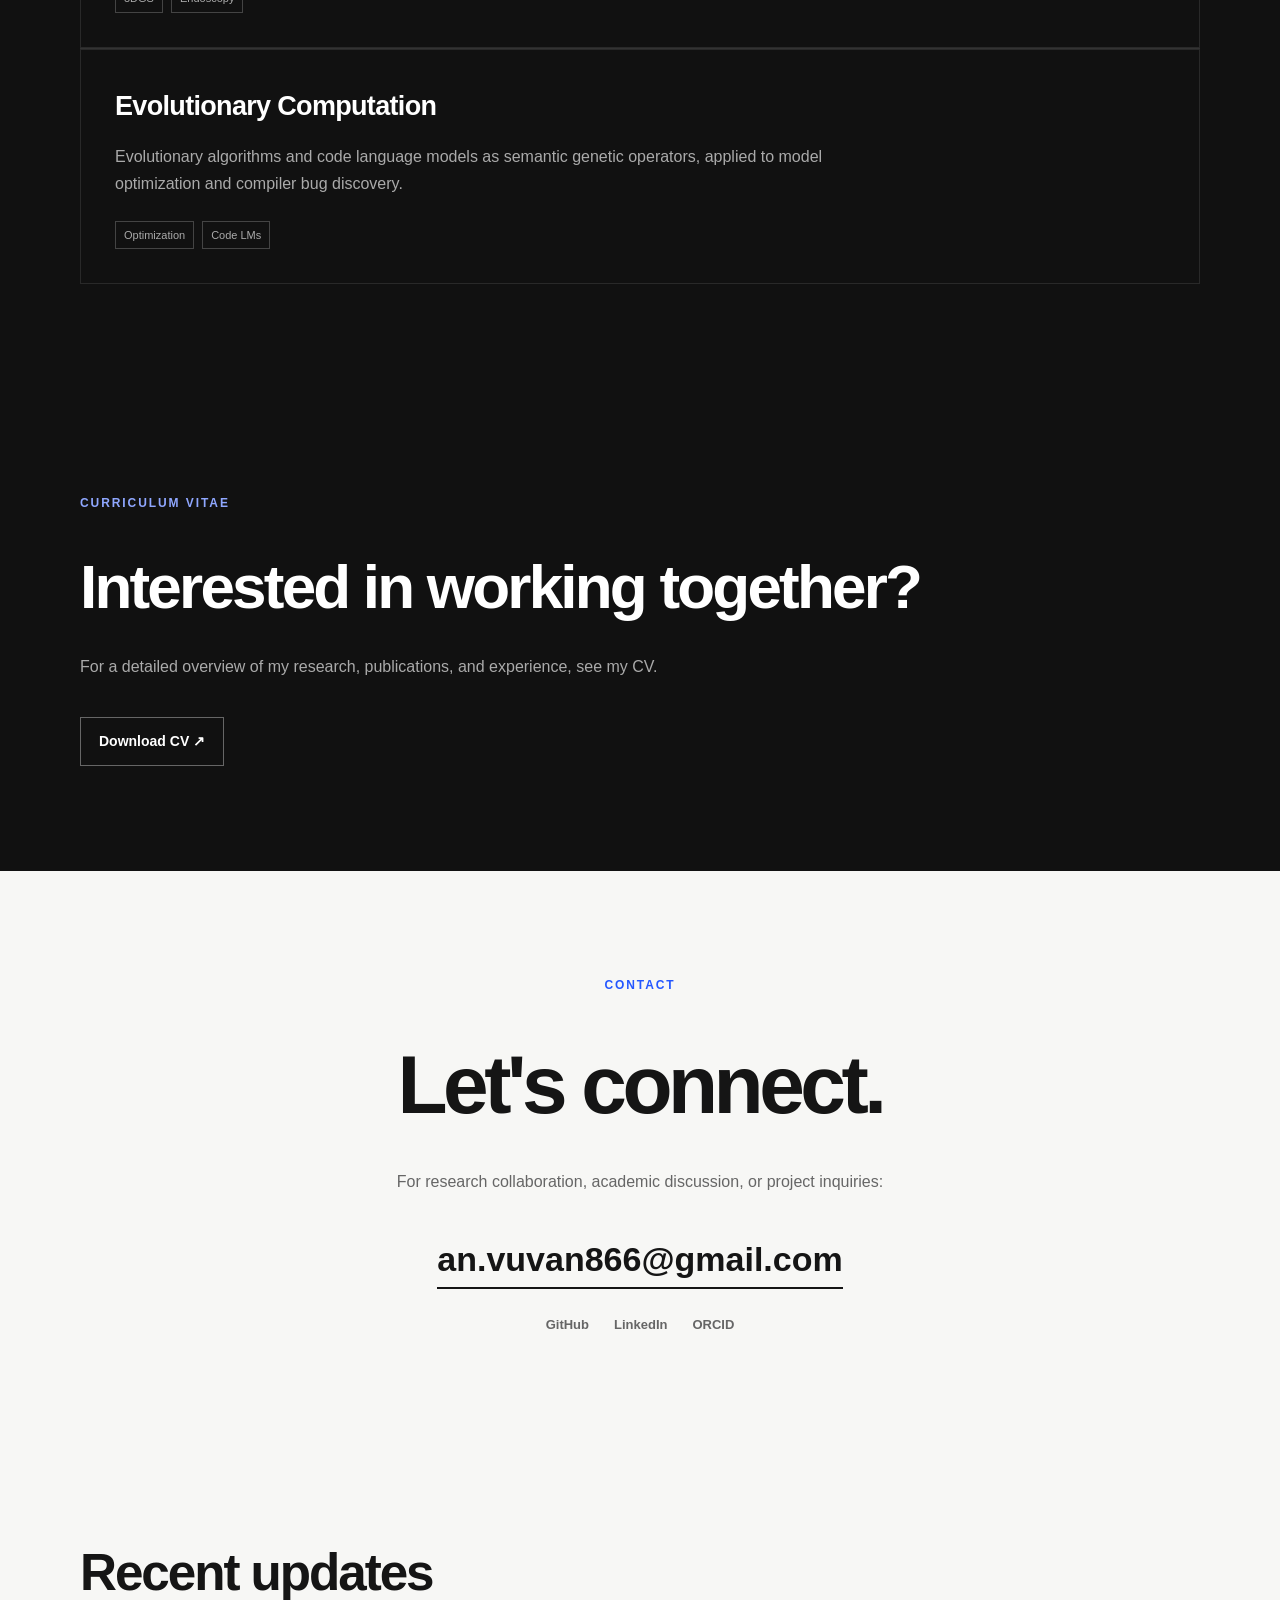
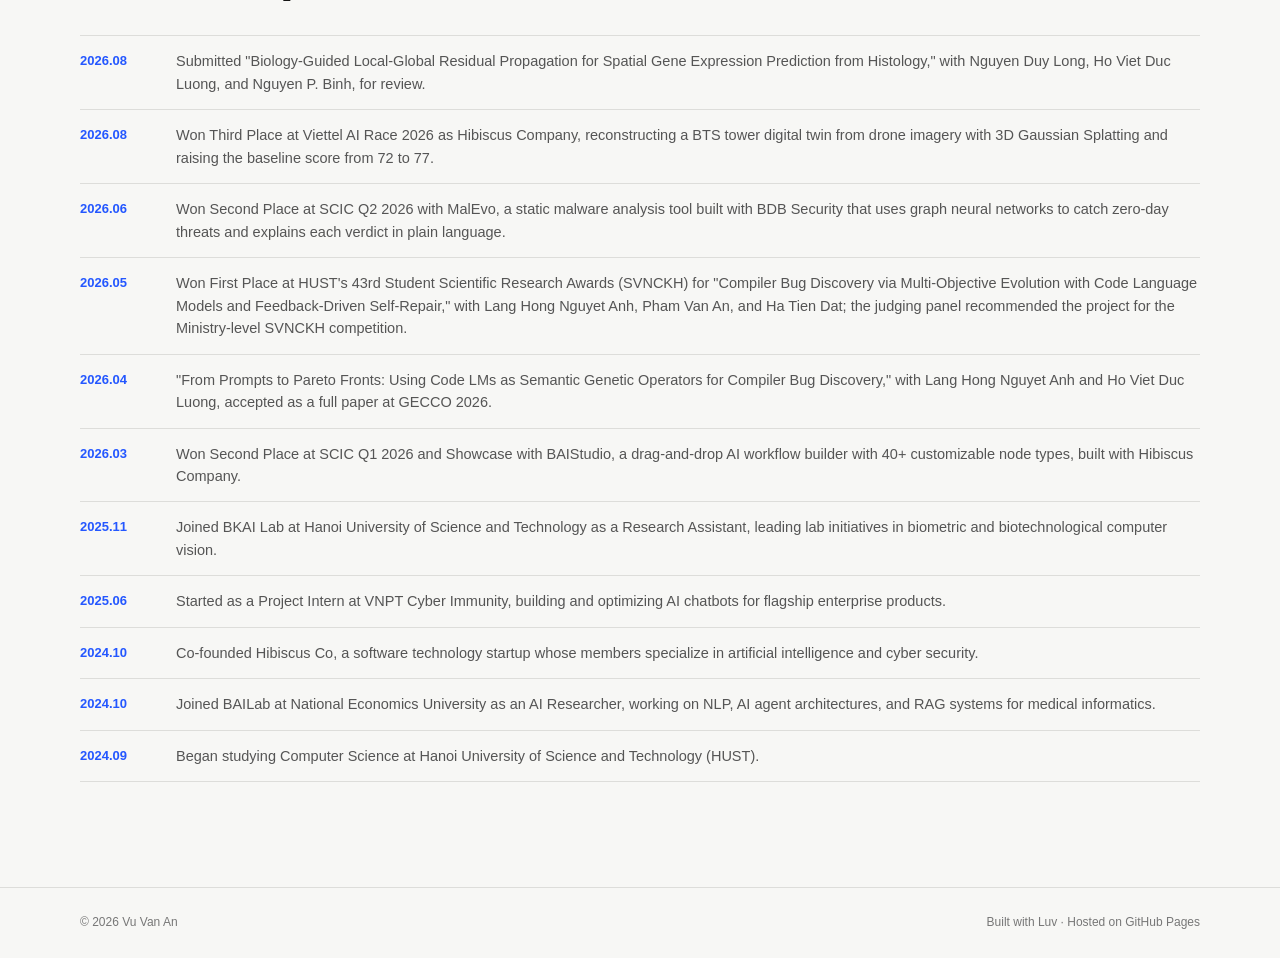
==== commit 570ce776: "16/09" ====
--- a/index.html
+++ b/index.html
@@ -3,23 +3,22 @@
 <head>
   <meta charset="UTF-8">
   <meta name="viewport" content="width=device-width, initial-scale=1.0">
-  <meta name="description" content="Personal researcher website of Your Name — Computer Vision, Medical AI, and Machine Learning.">
-  <meta name="author" content="Your Name">
-  <title>Your Name — Researcher</title>
+  <meta name="description" content="Personal researcher website of Vu Van An — computer vision for biotechnology and biometrics.">
+  <meta name="author" content="Vu Van An">
+  <title>Vu Van An — Research Assistant</title>
   <link rel="stylesheet" href="style.css">
+  <script src="script.js" defer></script>
 </head>
 <body>
   <header class="site-header">
     <div class="container nav-wrap">
-      <a class="brand" href="#home">Vu Van An</a>
-      <button class="nav-toggle" aria-label="Toggle navigation">☰</button>
+      <button class="nav-toggle" aria-label="Toggle navigation" aria-expanded="false" aria-controls="nav">☰</button>
       <nav class="nav" id="nav">
-        <a href="#about">About</a>
-        <a href="#research">Research</a>
-        <a href="#publications">Publications</a>
-        <a href="#projects">Projects</a>
-        <a href="#news">News</a>
-        <a href="#cv">CV</a>
+        <a href="index.html" aria-current="page">About</a>
+        <a href="skills.html">Skills</a>
+        <a href="publications.html">Publications</a>
+        <a href="projects.html">Projects</a>
+        <a href="awards.html">Awards</a>
       </nav>
     </div>
   </header>
@@ -27,194 +26,77 @@
   <main>
     <section class="hero" id="home">
       <div class="container hero-grid">
-        <div>
-          <p class="eyebrow">RESEARCHER · COMPUTER VISION · AI</p>
-          <h1>Building reliable AI for <span>real-world vision.</span></h1>
-          <p class="hero-text">
-            I am an early-career researcher working on computer vision,
-            medical AI, spatial transcriptomics, biometric recognition,
-            and 3D vision.
-          </p>
-          <div class="actions">
-            <a class="button primary" href="#research">Explore research</a>
-            <a class="button secondary" href="#publications">Publications</a>
-          </div>
+        <img class="avatar" src="assets/avatar.jpg" alt="Portrait of Vu Van An">
+        <div class="intro">
+          <h1>Vu Van An</h1>
+          <p class="role">Research Assistant · BKAI Lab</p>
+          <p class="role">Co-Founder · Hibiscus Co</p>
+          <p class="muted">Hanoi University of Science and Technology</p>
           <div class="socials">
             <a href="https://github.com/AnVuVa" target="_blank" rel="noreferrer">GitHub</a>
-            <a href="https://scholar.google.com/" target="_blank" rel="noreferrer">Google Scholar</a>
-            <a href="mailto:your.email@example.com">Email</a>
+            <a href="https://www.linkedin.com/in/anvuva" target="_blank" rel="noreferrer">LinkedIn</a>
+            <a href="https://orcid.org/0009-0004-4899-5892" target="_blank" rel="noreferrer">ORCID</a>
+            <a href="mailto:an.vuvan866@gmail.com">Email</a>
           </div>
-        </div>
-        <aside class="profile-card">
-          <div class="avatar-placeholder">YN</div>
-          <h2>Your Name</h2>
-          <p>Researcher / PhD Student</p>
-          <p class="muted">Your University · Your Lab</p>
-          <div class="profile-links">
-            <a href="#cv">Curriculum Vitae →</a>
-            <a href="https://github.com/AnVuVa" target="_blank" rel="noreferrer">GitHub →</a>
+          <div class="prose bio">
+            <p>
+              I am a third-year Computer Science student at Hanoi University of
+              Science and Technology (HUST), a Research Assistant at BKAI Lab, and
+              co-founder of Hibiscus Co. I build models
+              that learn complex interactions and extract features from biological
+              images, from predicting spatial gene expression in histology to
+              fingerprint recognition and presentation attack detection.
+            </p>
+            <p>
+              Beyond computer vision, I work with NLP, retrieval-augmented
+              generation (RAG), agentic AI, and evolutionary algorithms. My research
+              interests include 2D/3D computer vision, biometrics and biotechnology,
+              software optimization.
+            </p>
           </div>
-        </aside>
-      </div>
-    </section>
-
-    <section id="about">
-      <div class="container section-grid">
-        <div>
-          <p class="section-label">01 / ABOUT</p>
-          <h2>Research with an emphasis on useful, reproducible systems.</h2>
-        </div>
-        <div class="prose">
-          <p>
-            I work at the intersection of machine learning and computer vision,
-            with a focus on methods that remain useful beyond a single benchmark.
-            My current interests span medical image analysis, computational
-            pathology, spatial transcriptomics, biometric recognition, and
-            3D reconstruction.
-          </p>
-          <p>
-            I am particularly interested in representation learning, multimodal
-            reasoning, spatial context, robust evaluation, and efficient
-            architectures.
-          </p>
         </div>
       </div>
     </section>
 
     <section class="dark-section" id="research">
       <div class="container">
-        <p class="section-label">02 / RESEARCH</p>
         <div class="section-heading">
-          <h2>Research directions</h2>
-          <p>Selected areas rather than an exhaustive list.</p>
+          <h2>Research interests</h2>
         </div>
         <div class="research-grid">
           <article class="research-card">
-            <span class="number">01</span>
             <h3>Spatial Transcriptomics</h3>
             <p>
-              Histology-guided prediction of spatial gene expression using
-              morphology, spatial context, and biologically informed refinement.
+              Predicting spatial gene expression from histology images with
+              biology-guided, local–global residual propagation.
             </p>
-            <div class="tags"><span>Medical AI</span><span>Computational Pathology</span></div>
+            <div class="tags"><span>Biotechnology</span><span>Computational Pathology</span></div>
           </article>
           <article class="research-card">
-            <span class="number">02</span>
-            <h3>Biometric Recognition & PAD</h3>
+            <h3>Biometric Recognition &amp; PAD</h3>
             <p>
-              Unified representations for fingerprint identity recognition and
-              presentation attack detection.
+              Unified fingerprint recognition and presentation attack detection,
+              latent fingerprint restoration, and fast large-scale identification
+              with minutiae-free graph transformers.
             </p>
             <div class="tags"><span>Biometrics</span><span>Security</span></div>
           </article>
           <article class="research-card">
-            <span class="number">03</span>
             <h3>3D Computer Vision</h3>
             <p>
-              Dynamic scene reconstruction and neural rendering for challenging
-              endoscopic and deformable-tissue environments.
+              3D Gaussian Splatting for dynamic, deformable endoscopic scenes, and
+              for large-scene novel view synthesis from drone imagery.
             </p>
-            <div class="tags"><span>3DGS</span><span>Neural Rendering</span></div>
+            <div class="tags"><span>3DGS</span><span>Endoscopy</span></div>
           </article>
           <article class="research-card">
-            <span class="number">04</span>
-            <h3>Representation Learning</h3>
+            <h3>Evolutionary Computation</h3>
             <p>
-              Robust visual representations, context modeling, and lightweight
-              adaptation for downstream vision tasks.
+              Evolutionary algorithms and code language models as semantic genetic
+              operators, applied to model optimization and compiler bug discovery.
             </p>
-            <div class="tags"><span>Deep Learning</span><span>Computer Vision</span></div>
+            <div class="tags"><span>Optimization</span><span>Code LMs</span></div>
           </article>
-        </div>
-      </div>
-    </section>
-
-    <section id="publications">
-      <div class="container">
-        <p class="section-label">03 / PUBLICATIONS</p>
-        <div class="section-heading">
-          <h2>Selected publications</h2>
-          <a class="text-link" href="https://scholar.google.com/" target="_blank" rel="noreferrer">Google Scholar ↗</a>
-        </div>
-
-        <article class="paper">
-          <div class="paper-year">2026</div>
-          <div>
-            <h3>Biology-Guided Context-Aware Residual Propagation for Histology-Guided Spatial Gene Expression Prediction</h3>
-            <p class="authors"><strong>Your Name</strong>, Coauthor, Coauthor</p>
-            <p class="venue">Conference / Journal · Under review</p>
-            <div class="paper-links">
-              <a href="#">Paper</a><a href="#">Code</a><a href="#">Project</a>
-            </div>
-          </div>
-        </article>
-
-        <article class="paper">
-          <div class="paper-year">2026</div>
-          <div>
-            <h3>Unified Fingerprint Recognition and Presentation Attack Detection with a Shared Representation</h3>
-            <p class="authors"><strong>Your Name</strong>, Coauthor, Coauthor</p>
-            <p class="venue">IEEE Signal Processing Letters</p>
-            <div class="paper-links">
-              <a href="#">Paper</a><a href="#">Code</a>
-            </div>
-          </div>
-        </article>
-
-        <article class="paper">
-          <div class="paper-year">2025</div>
-          <div>
-            <h3>Your Previous Research Paper Title</h3>
-            <p class="authors"><strong>Your Name</strong>, Coauthor, Coauthor</p>
-            <p class="venue">Conference / Journal</p>
-            <div class="paper-links">
-              <a href="#">Paper</a><a href="#">Code</a>
-            </div>
-          </div>
-        </article>
-      </div>
-    </section>
-
-    <section class="alt-section" id="projects">
-      <div class="container">
-        <p class="section-label">04 / PROJECTS</p>
-        <div class="section-heading">
-          <h2>Selected projects</h2>
-          <a class="text-link" href="https://github.com/AnVuVa" target="_blank" rel="noreferrer">All GitHub projects ↗</a>
-        </div>
-        <div class="project-grid">
-          <article class="project-card">
-            <div class="project-top"><span>AI / MEDICAL</span><span>2026</span></div>
-            <h3>BCARP</h3>
-            <p>Biology-guided context-aware residual propagation for spatial gene expression prediction.</p>
-            <!-- <a href="https://github.com/AnVuVa/BCARP" target="_blank" rel="noreferrer">View repository →</a> -->
-          </article>
-          <article class="project-card">
-            <div class="project-top"><span>BIOMETRICS</span><span>2026</span></div>
-            <h3>Unified PAD + Recognition</h3>
-            <p>A single-backbone framework for fingerprint identity matching and presentation attack detection.</p>
-            <!-- <a href="https://github.com/AnVuVa" target="_blank" rel="noreferrer">View project →</a> -->
-          </article>
-          <!-- <article class="project-card">
-            <div class="project-top"><span>3D VISION</span><span>2026</span></div>
-            <h3>Endoscopic 3D Reconstruction</h3>
-            <p>Experiments on dynamic and deformable scenes using neural rendering and Gaussian splatting.</p>
-            <a href="https://github.com/AnVuVa" target="_blank" rel="noreferrer">View project →</a>
-          </article> -->
-        </div>
-      </div>
-    </section>
-
-    <section id="news">
-      <div class="container section-grid">
-        <div>
-          <p class="section-label">05 / NEWS</p>
-          <h2>Recent updates</h2>
-        </div>
-        <div class="timeline">
-          <div class="timeline-item"><time>2026.09</time><p>Working on new experiments for spatial transcriptomics benchmarking.</p></div>
-          <div class="timeline-item"><time>2026.08</time><p>Developing a unified fingerprint recognition and PAD pipeline.</p></div>
-          <div class="timeline-item"><time>2026.06</time><p>Started experiments on dynamic endoscopic 3D reconstruction.</p></div>
         </div>
       </div>
     </section>
@@ -222,25 +104,43 @@
     <section class="dark-section" id="cv">
       <div class="container cv-section">
         <div>
-          <p class="section-label">06 / CURRICULUM VITAE</p>
+          <p class="section-label">CURRICULUM VITAE</p>
           <h2>Interested in working together?</h2>
           <p>For a detailed overview of my research, publications, and experience, see my CV.</p>
         </div>
-        <a class="button light" href="assets/CV.pdf">Download CV ↗</a>
+        <a class="button light" href="assets/VuVanAn_CV%20(3).pdf" target="_blank" rel="noreferrer">Download CV ↗</a>
       </div>
     </section>
 
     <section id="contact">
       <div class="container contact">
-        <p class="section-label">07 / CONTACT</p>
+        <p class="section-label">CONTACT</p>
         <h2>Let's connect.</h2>
         <p>For research collaboration, academic discussion, or project inquiries:</p>
-        <a class="email" href="mailto:an.vuvan866@gmail.com">an.vuvan866@gmail.com/a>
+        <a class="email" href="mailto:an.vuvan866@gmail.com">an.vuvan866@gmail.com</a>
         <div class="socials large">
           <a href="https://github.com/AnVuVa" target="_blank" rel="noreferrer">GitHub</a>
-          <a href="https://scholar.google.com/" target="_blank" rel="noreferrer">Google Scholar</a>
-          <a href="#">LinkedIn</a>
-          <a href="#">ORCID</a>
+          <a href="https://www.linkedin.com/in/anvuva" target="_blank" rel="noreferrer">LinkedIn</a>
+          <a href="https://orcid.org/0009-0004-4899-5892" target="_blank" rel="noreferrer">ORCID</a>
+        </div>
+      </div>
+    </section>
+
+    <section id="news">
+      <div class="container section-grid">
+        <h2>Recent updates</h2>
+        <div class="timeline">
+          <div class="timeline-item"><time>2026.08</time><p>Submitted "Biology-Guided Local-Global Residual Propagation for Spatial Gene Expression Prediction from Histology," with Nguyen Duy Long, Ho Viet Duc Luong, and Nguyen P. Binh, for review.</p></div>
+          <div class="timeline-item"><time>2026.08</time><p>Won Third Place at Viettel AI Race 2026 as Hibiscus Company, reconstructing a BTS tower digital twin from drone imagery with 3D Gaussian Splatting and raising the baseline score from 72 to 77.</p></div>
+          <div class="timeline-item"><time>2026.06</time><p>Won Second Place at SCIC Q2 2026 with MalEvo, a static malware analysis tool built with BDB Security that uses graph neural networks to catch zero-day threats and explains each verdict in plain language.</p></div>
+          <div class="timeline-item"><time>2026.05</time><p>Won First Place at HUST's 43rd Student Scientific Research Awards (SVNCKH) for "Compiler Bug Discovery via Multi-Objective Evolution with Code Language Models and Feedback-Driven Self-Repair," with Lang Hong Nguyet Anh, Pham Van An, and Ha Tien Dat; the judging panel recommended the project for the Ministry-level SVNCKH competition.</p></div>
+          <div class="timeline-item"><time>2026.04</time><p>"From Prompts to Pareto Fronts: Using Code LMs as Semantic Genetic Operators for Compiler Bug Discovery," with Lang Hong Nguyet Anh and Ho Viet Duc Luong, accepted as a full paper at GECCO 2026.</p></div>
+          <div class="timeline-item"><time>2026.03</time><p>Won Second Place at SCIC Q1 2026 and Showcase with BAIStudio, a drag-and-drop AI workflow builder with 40+ customizable node types, built with Hibiscus Company.</p></div>
+          <div class="timeline-item"><time>2025.11</time><p>Joined BKAI Lab at Hanoi University of Science and Technology as a Research Assistant, leading lab initiatives in biometric and biotechnological computer vision.</p></div>
+          <div class="timeline-item"><time>2025.06</time><p>Started as a Project Intern at VNPT Cyber Immunity, building and optimizing AI chatbots for flagship enterprise products.</p></div>
+          <div class="timeline-item"><time>2024.10</time><p>Co-founded Hibiscus Co, a software technology startup whose members specialize in artificial intelligence and cyber security.</p></div>
+          <div class="timeline-item"><time>2024.10</time><p>Joined BAILab at National Economics University as an AI Researcher, working on NLP, AI agent architectures, and RAG systems for medical informatics.</p></div>
+          <div class="timeline-item"><time>2024.09</time><p>Began studying Computer Science at Hanoi University of Science and Technology (HUST).</p></div>
         </div>
       </div>
     </section>
@@ -248,18 +148,9 @@
 
   <footer>
     <div class="container footer-wrap">
-      <span>© 2026 Your Name</span>
-      <span>Built with HTML + CSS · Hosted on GitHub Pages</span>
+      <span>© 2026 Vu Van An</span>
+      <span>Built with Luv · Hosted on GitHub Pages</span>
     </div>
   </footer>
-
-  <script>
-    const toggle = document.querySelector('.nav-toggle');
-    const nav = document.querySelector('.nav');
-    toggle.addEventListener('click', () => nav.classList.toggle('open'));
-    document.querySelectorAll('.nav a').forEach(a =>
-      a.addEventListener('click', () => nav.classList.remove('open'))
-    );
-  </script>
 </body>
 </html>
--- a/style.css
+++ b/style.css
@@ -20,7 +20,12 @@
   color: var(--text);
   font-family: Inter, ui-sans-serif, -apple-system, BlinkMacSystemFont, "Segoe UI", sans-serif;
   line-height: 1.65;
-}
+  min-height: 100vh;
+  display: flex;
+  flex-direction: column;
+}
+
+main { flex: 1; }
 
 a { color: inherit; }
 
@@ -42,27 +47,31 @@
   min-height: 72px;
   display: flex;
   align-items: center;
-  justify-content: space-between;
-}
-
-.brand {
-  font-weight: 750;
-  text-decoration: none;
-  letter-spacing: -.02em;
+  justify-content: center;
 }
 
 .nav {
   display: flex;
-  gap: 25px;
+  gap: 28px;
 }
 
 .nav a {
   color: #555;
   text-decoration: none;
   font-size: 14px;
-}
-
-.nav a:hover, .socials a:hover, .text-link:hover { color: var(--accent); }
+  text-underline-offset: 6px;
+  text-decoration-thickness: 2px;
+}
+
+.nav a:hover { color: var(--text); }
+
+.nav a[aria-current="page"] {
+  color: var(--text);
+  font-weight: 700;
+  text-decoration: underline;
+}
+
+.socials a:hover, .text-link:hover { color: var(--accent); }
 
 .nav-toggle {
   display: none;
@@ -71,16 +80,35 @@
   font-size: 22px;
 }
 
-.hero { padding: 110px 0 95px; }
+.hero { padding: 70px 0; }
 
 .hero-grid {
   display: grid;
-  grid-template-columns: 1fr 330px;
-  gap: 90px;
-  align-items: center;
-}
-
-.eyebrow, .section-label {
+  grid-template-columns: 280px 1fr;
+  gap: 60px;
+  align-items: start;
+}
+
+.intro { text-align: left; }
+
+.intro h1 {
+  font-size: clamp(32px, 4vw, 44px);
+  letter-spacing: -.03em;
+  margin: 0 0 8px;
+}
+
+.intro .role { margin: 3px 0; }
+.intro .muted { margin: 3px 0 0; }
+
+.intro .socials {
+  margin-top: 20px;
+  padding-top: 16px;
+  border-top: 1px solid var(--line);
+}
+
+.intro .bio { margin-top: 28px; }
+
+.section-label {
   font-size: 12px;
   font-weight: 800;
   letter-spacing: .16em;
@@ -88,30 +116,12 @@
   margin: 0 0 22px;
 }
 
-.hero h1 {
-  max-width: 850px;
-  font-size: clamp(48px, 7vw, 86px);
-  line-height: .98;
-  letter-spacing: -.055em;
-  margin: 0 0 28px;
-}
-
-.hero h1 span { color: var(--accent); }
-
-.hero-text {
-  max-width: 680px;
-  color: #606060;
-  font-size: 20px;
-}
-
-.actions, .socials, .paper-links {
+.socials, .paper-links {
   display: flex;
   flex-wrap: wrap;
   gap: 12px;
   align-items: center;
 }
-
-.actions { margin: 34px 0 22px; }
 
 .button {
   display: inline-block;
@@ -134,38 +144,19 @@
   font-weight: 600;
 }
 
-.profile-card {
-  background: var(--surface);
-  padding: 30px;
+.avatar {
+  display: block;
+  width: 100%;
+  aspect-ratio: 4 / 5;
+  object-fit: cover;
+  object-position: center 30%;
+  background: #e9e9e5;
   border: 1px solid var(--line);
-  box-shadow: 0 18px 50px rgba(0,0,0,.05);
-}
-
-.avatar-placeholder {
-  width: 100%;
-  aspect-ratio: 1;
-  display: grid;
-  place-items: center;
-  background: #e9e9e5;
-  font-size: 58px;
-  font-weight: 800;
-  letter-spacing: -.06em;
-  margin-bottom: 25px;
-}
-
-.profile-card h2 { margin: 0; font-size: 24px; }
-.profile-card p { margin: 3px 0; }
+}
+
 .muted { color: var(--muted); font-size: 14px; }
 
-.profile-links {
-  border-top: 1px solid var(--line);
-  margin-top: 22px;
-  padding-top: 18px;
-  display: grid;
-  gap: 9px;
-}
-
-.profile-links a, .text-link {
+.text-link {
   color: var(--accent);
   text-decoration: none;
   font-weight: 700;
@@ -176,8 +167,7 @@
 
 .section-grid {
   display: grid;
-  grid-template-columns: .85fr 1.15fr;
-  gap: 90px;
+  gap: 36px;
 }
 
 .section-grid h2, .section-heading h2 {
@@ -212,35 +202,34 @@
 
 .research-grid {
   display: grid;
-  grid-template-columns: repeat(2, 1fr);
   gap: 1px;
   background: #333;
 }
 
 .research-card {
-  min-height: 300px;
   padding: 34px;
   background: var(--dark);
   border: 1px solid #292929;
 }
 
-.number { color: #777; font-size: 12px; font-weight: 800; }
-
 .research-card h3 {
   font-size: 27px;
-  margin: 50px 0 13px;
+  margin: 0 0 13px;
   letter-spacing: -.025em;
 }
 
-.research-card p { color: #aaa; max-width: 480px; }
+.research-card p { color: #aaa; max-width: 720px; }
 
 .tags { display: flex; gap: 8px; margin-top: 24px; flex-wrap: wrap; }
 .tags span {
-  border: 1px solid #444;
-  color: #aaa;
+  border: 1px solid var(--line);
+  background: var(--surface);
+  color: #666;
   padding: 4px 8px;
   font-size: 11px;
 }
+.dark-section .tags span { border-color: #444; background: transparent; color: #aaa; }
+.paper .tags { margin-top: 14px; }
 
 .paper {
   display: grid;
@@ -271,20 +260,66 @@
 
 .alt-section { background: #ecece8; }
 
+.award {
+  color: var(--accent);
+  font-size: 14px;
+  font-weight: 700;
+  margin: 8px 0;
+}
+
 .project-grid {
   display: grid;
-  grid-template-columns: repeat(3, 1fr);
   gap: 18px;
 }
 
 .project-card {
-  min-height: 300px;
   padding: 27px;
   background: var(--surface);
   border: 1px solid var(--line);
   display: flex;
   flex-direction: column;
 }
+
+.project-card.award-card h3 { margin: 0 0 4px; }
+
+.award-gallery {
+  display: grid;
+  grid-template-columns: repeat(3, 1fr);
+  gap: 8px;
+  margin-top: 20px;
+}
+
+.award-card .award-tag {
+  margin: 16px 0 0;
+  font-size: 10px;
+  letter-spacing: .12em;
+  font-weight: 800;
+  color: #777;
+}
+
+.award-gallery img {
+  display: block;
+  width: 100%;
+  aspect-ratio: 4 / 3;
+  object-fit: cover;
+  background: #e9e9e5;
+  transition: opacity .2s ease;
+}
+
+.award-gallery a:hover img { opacity: .85; }
+
+.certs { margin-top: 60px; }
+.certs h3 { font-size: 22px; letter-spacing: -.02em; margin: 0 0 12px; }
+.certs ul { list-style: none; margin: 0; padding: 0; border-top: 1px solid var(--line); }
+.certs li {
+  display: flex;
+  justify-content: space-between;
+  gap: 16px;
+  padding: 12px 0;
+  border-bottom: 1px solid var(--line);
+  font-size: 15px;
+}
+.certs li span { color: var(--muted); font-size: 13px; white-space: nowrap; }
 
 .project-top {
   display: flex;
@@ -295,9 +330,9 @@
   color: #777;
 }
 
-.project-card h3 { font-size: 28px; margin: 65px 0 12px; letter-spacing: -.035em; }
-.project-card p { color: #666; }
-.project-card a {
+.project-card h3 { font-size: 28px; margin: 36px 0 12px; letter-spacing: -.035em; }
+.project-card p { color: #666; max-width: 760px; }
+.project-card .award { color: var(--accent); margin-top: 0; }.project-card a {
   margin-top: auto;
   color: var(--accent);
   text-decoration: none;
@@ -316,11 +351,27 @@
 .timeline-item time { font-weight: 800; color: var(--accent); }
 .timeline-item p { margin: 0; color: #555; }
 
+#news .timeline-item {
+  grid-template-columns: 80px 1fr;
+  gap: 16px;
+  padding: 14px 0;
+}
+#news .timeline-item time { font-size: 13px; }
+#news .timeline-item p { font-size: 14.5px; line-height: 1.55; }
+
+.block + .block { margin-top: 90px; }
+
+.entry { grid-template-columns: 150px 1fr; }
+.entry h3 { margin: 0; font-size: 19px; letter-spacing: -.01em; }
+.entry .org { color: var(--muted); font-size: 14px; margin: 2px 0 10px; }
+.entry ul { margin: 0; padding-left: 18px; color: #555; }
+.entry li + li { margin-top: 4px; }
+
 .cv-section {
   display: flex;
-  align-items: center;
-  justify-content: space-between;
-  gap: 50px;
+  flex-direction: column;
+  align-items: flex-start;
+  gap: 20px;
 }
 .cv-section h2 { font-size: clamp(38px, 5vw, 62px); margin: 0 0 15px; letter-spacing: -.045em; }
 .cv-section p { color: #aaa; max-width: 620px; }
@@ -351,6 +402,7 @@
 
 @media (max-width: 800px) {
   .container { width: min(var(--max), calc(100% - 32px)); }
+  .nav-wrap { justify-content: flex-end; }
   .nav-toggle { display: block; }
   .nav {
     display: none;
@@ -358,18 +410,20 @@
     top: 72px;
     left: 0;
     right: 0;
-    padding: 20px 16px;
+    padding: 12px 16px;
     background: var(--bg);
     border-bottom: 1px solid var(--line);
     flex-direction: column;
+    gap: 0;
   }
+  .nav a { padding: 10px 0; }
   .nav.open { display: flex; }
   .hero { padding: 75px 0; }
-  .hero-grid, .section-grid { grid-template-columns: 1fr; gap: 45px; }
-  .profile-card { max-width: 380px; }
-  .research-grid, .project-grid { grid-template-columns: 1fr; }
+  .hero-grid { grid-template-columns: 1fr; gap: 30px; }
+  .avatar { max-width: 220px; }
   .paper { grid-template-columns: 1fr; gap: 8px; }
-  .cv-section { align-items: flex-start; flex-direction: column; }
+  .entry { grid-template-columns: 1fr; gap: 6px; }
+  .award-gallery { grid-template-columns: repeat(2, 1fr); }
   .footer-wrap { flex-direction: column; }
 }
 
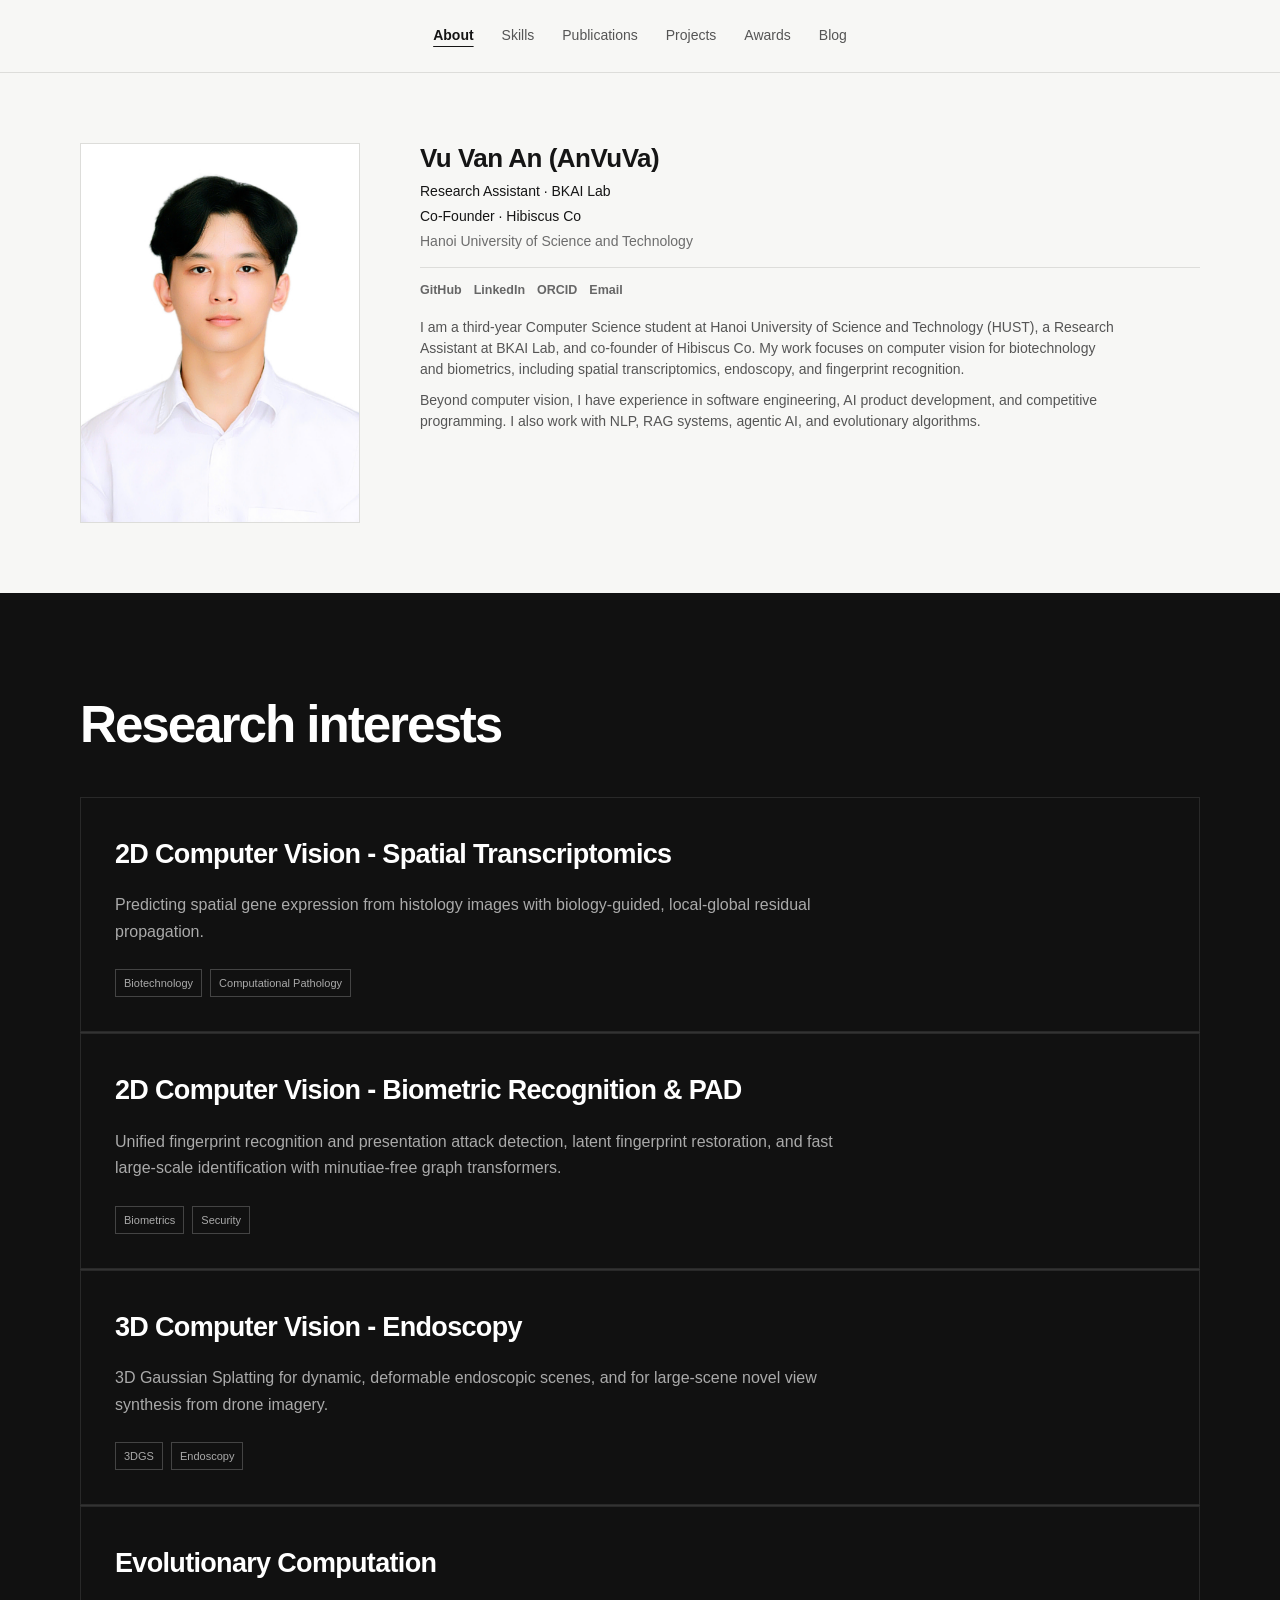
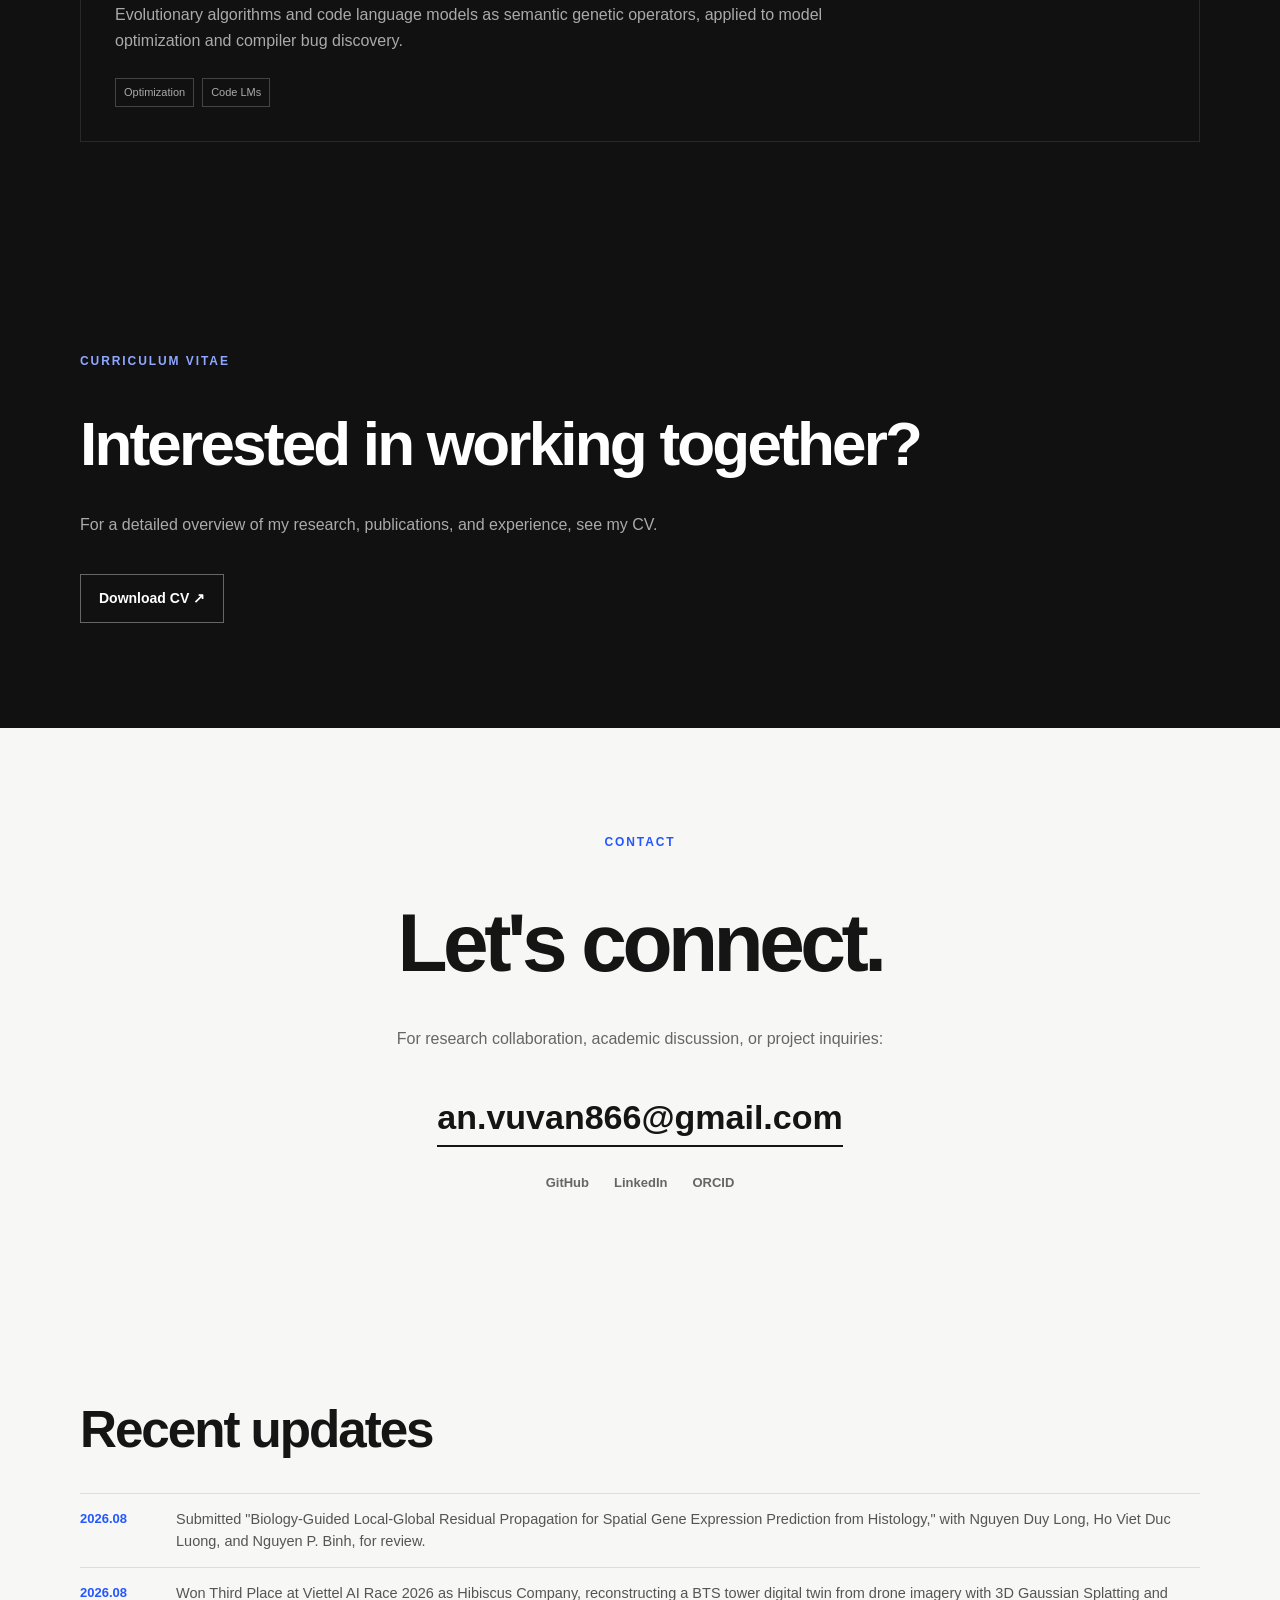
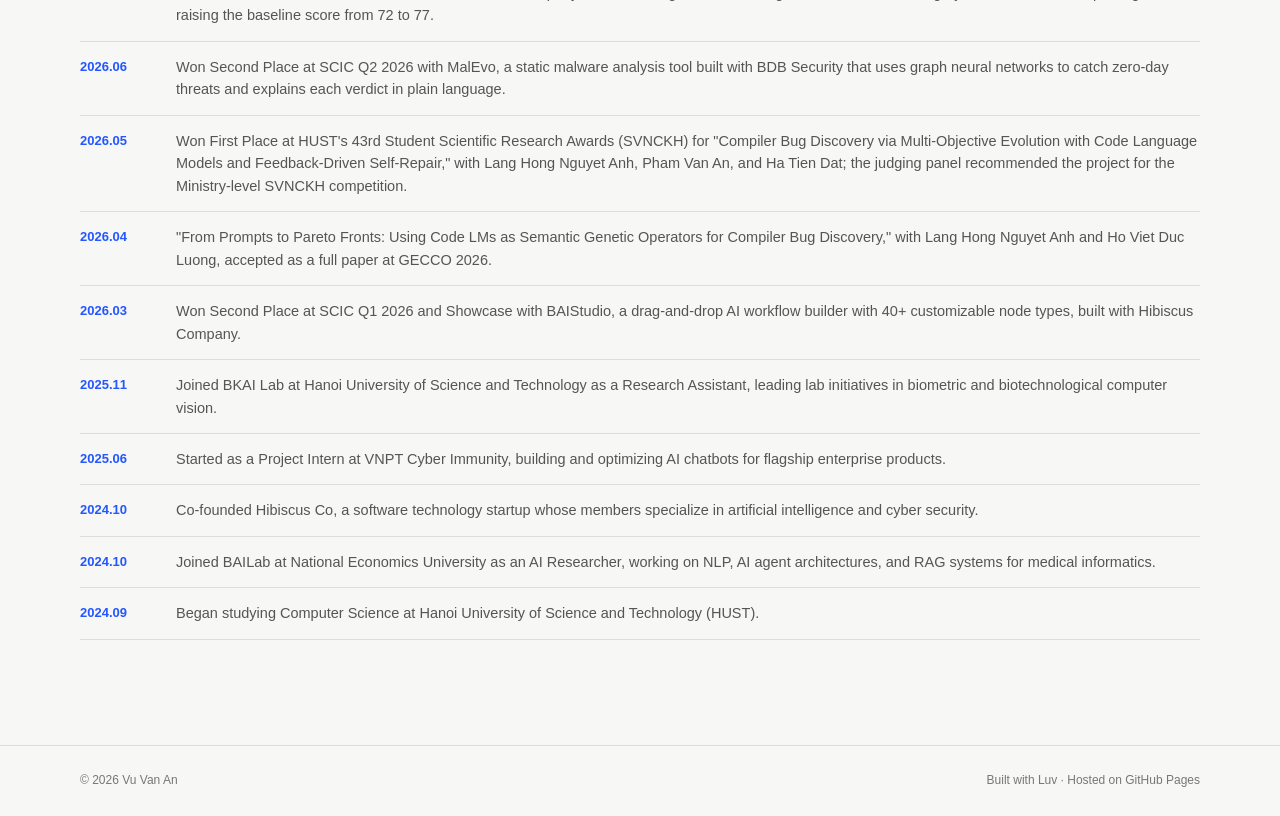
==== commit 42bc0fc2: "minor" ====
--- a/index.html
+++ b/index.html
@@ -3,9 +3,10 @@
 <head>
   <meta charset="UTF-8">
   <meta name="viewport" content="width=device-width, initial-scale=1.0">
-  <meta name="description" content="Personal researcher website of Vu Van An — computer vision for biotechnology and biometrics.">
+  <meta name="description" content="Personal researcher website of Vu Van An - computer vision for biotechnology and biometrics.">
   <meta name="author" content="Vu Van An">
-  <title>Vu Van An — Research Assistant</title>
+  <title>AnVuVa's Portfolio</title>
+  <link rel="icon" href="navicon.png">
   <link rel="stylesheet" href="style.css">
   <script src="script.js" defer></script>
 </head>
@@ -19,6 +20,7 @@
         <a href="publications.html">Publications</a>
         <a href="projects.html">Projects</a>
         <a href="awards.html">Awards</a>
+        <a href="blog.html">Blog</a>
       </nav>
     </div>
   </header>
@@ -26,9 +28,9 @@
   <main>
     <section class="hero" id="home">
       <div class="container hero-grid">
-        <img class="avatar" src="assets/avatar.jpg" alt="Portrait of Vu Van An">
+        <img class="avatar" src="assets/avatar.jpg" alt="Portrait of Vu Van An" height="380">
         <div class="intro">
-          <h1>Vu Van An</h1>
+          <h1>Vu Van An (AnVuVa)</h1>
           <p class="role">Research Assistant · BKAI Lab</p>
           <p class="role">Co-Founder · Hibiscus Co</p>
           <p class="muted">Hanoi University of Science and Technology</p>
@@ -42,16 +44,13 @@
             <p>
               I am a third-year Computer Science student at Hanoi University of
               Science and Technology (HUST), a Research Assistant at BKAI Lab, and
-              co-founder of Hibiscus Co. I build models
-              that learn complex interactions and extract features from biological
-              images, from predicting spatial gene expression in histology to
-              fingerprint recognition and presentation attack detection.
+              co-founder of Hibiscus Co. My work focuses on computer vision for biotechnology
+              and biometrics, including spatial transcriptomics, endoscopy, and fingerprint recognition.
             </p>
             <p>
-              Beyond computer vision, I work with NLP, retrieval-augmented
-              generation (RAG), agentic AI, and evolutionary algorithms. My research
-              interests include 2D/3D computer vision, biometrics and biotechnology,
-              software optimization.
+              Beyond computer vision, I have experience in software engineering, 
+              AI product development, and competitive programming. I also work with NLP, 
+              RAG systems, agentic AI, and evolutionary algorithms.
             </p>
           </div>
         </div>
@@ -65,15 +64,15 @@
         </div>
         <div class="research-grid">
           <article class="research-card">
-            <h3>Spatial Transcriptomics</h3>
+            <h3>2D Computer Vision - Spatial Transcriptomics</h3>
             <p>
               Predicting spatial gene expression from histology images with
-              biology-guided, local–global residual propagation.
+              biology-guided, local-global residual propagation.
             </p>
             <div class="tags"><span>Biotechnology</span><span>Computational Pathology</span></div>
           </article>
           <article class="research-card">
-            <h3>Biometric Recognition &amp; PAD</h3>
+            <h3>2D Computer Vision - Biometric Recognition &amp; PAD</h3>
             <p>
               Unified fingerprint recognition and presentation attack detection,
               latent fingerprint restoration, and fast large-scale identification
@@ -82,7 +81,7 @@
             <div class="tags"><span>Biometrics</span><span>Security</span></div>
           </article>
           <article class="research-card">
-            <h3>3D Computer Vision</h3>
+            <h3>3D Computer Vision - Endoscopy</h3>
             <p>
               3D Gaussian Splatting for dynamic, deformable endoscopic scenes, and
               for large-scene novel view synthesis from drone imagery.
--- a/style.css
+++ b/style.css
@@ -92,21 +92,28 @@
 .intro { text-align: left; }
 
 .intro h1 {
-  font-size: clamp(32px, 4vw, 44px);
-  letter-spacing: -.03em;
-  margin: 0 0 8px;
-}
-
-.intro .role { margin: 3px 0; }
-.intro .muted { margin: 3px 0 0; }
+  font-size: 26px;
+  line-height: 1.2;
+  letter-spacing: -.02em;
+  margin: 0 0 6px;
+}
+
+.intro .role, .intro .muted { margin: 2px 0; font-size: 14px; }
 
 .intro .socials {
-  margin-top: 20px;
-  padding-top: 16px;
+  margin-top: 14px;
+  padding-top: 12px;
   border-top: 1px solid var(--line);
 }
-
-.intro .bio { margin-top: 28px; }
+.intro .socials a { font-size: 12.5px; }
+
+.intro .bio { margin-top: 16px; }
+.intro .bio p {
+  font-size: 14px;
+  line-height: 1.5;
+  margin: 0;
+}
+.intro .bio p + p { margin-top: 10px; }
 
 .section-label {
   font-size: 12px;
@@ -256,6 +263,18 @@
   font-weight: 800;
   border-bottom: 1px solid currentColor;
   text-decoration: none;
+}
+
+.post-link { color: inherit; text-decoration: none; }
+.post-link:hover { color: var(--accent); }
+
+.post-body { max-width: 700px; }
+.post-body .back-link { display: inline-block; margin-bottom: 30px; }
+.post-body h2 {
+  font-size: clamp(30px, 4vw, 42px);
+  line-height: 1.05;
+  letter-spacing: -.04em;
+  margin: 8px 0 30px;
 }
 
 .alt-section { background: #ecece8; }
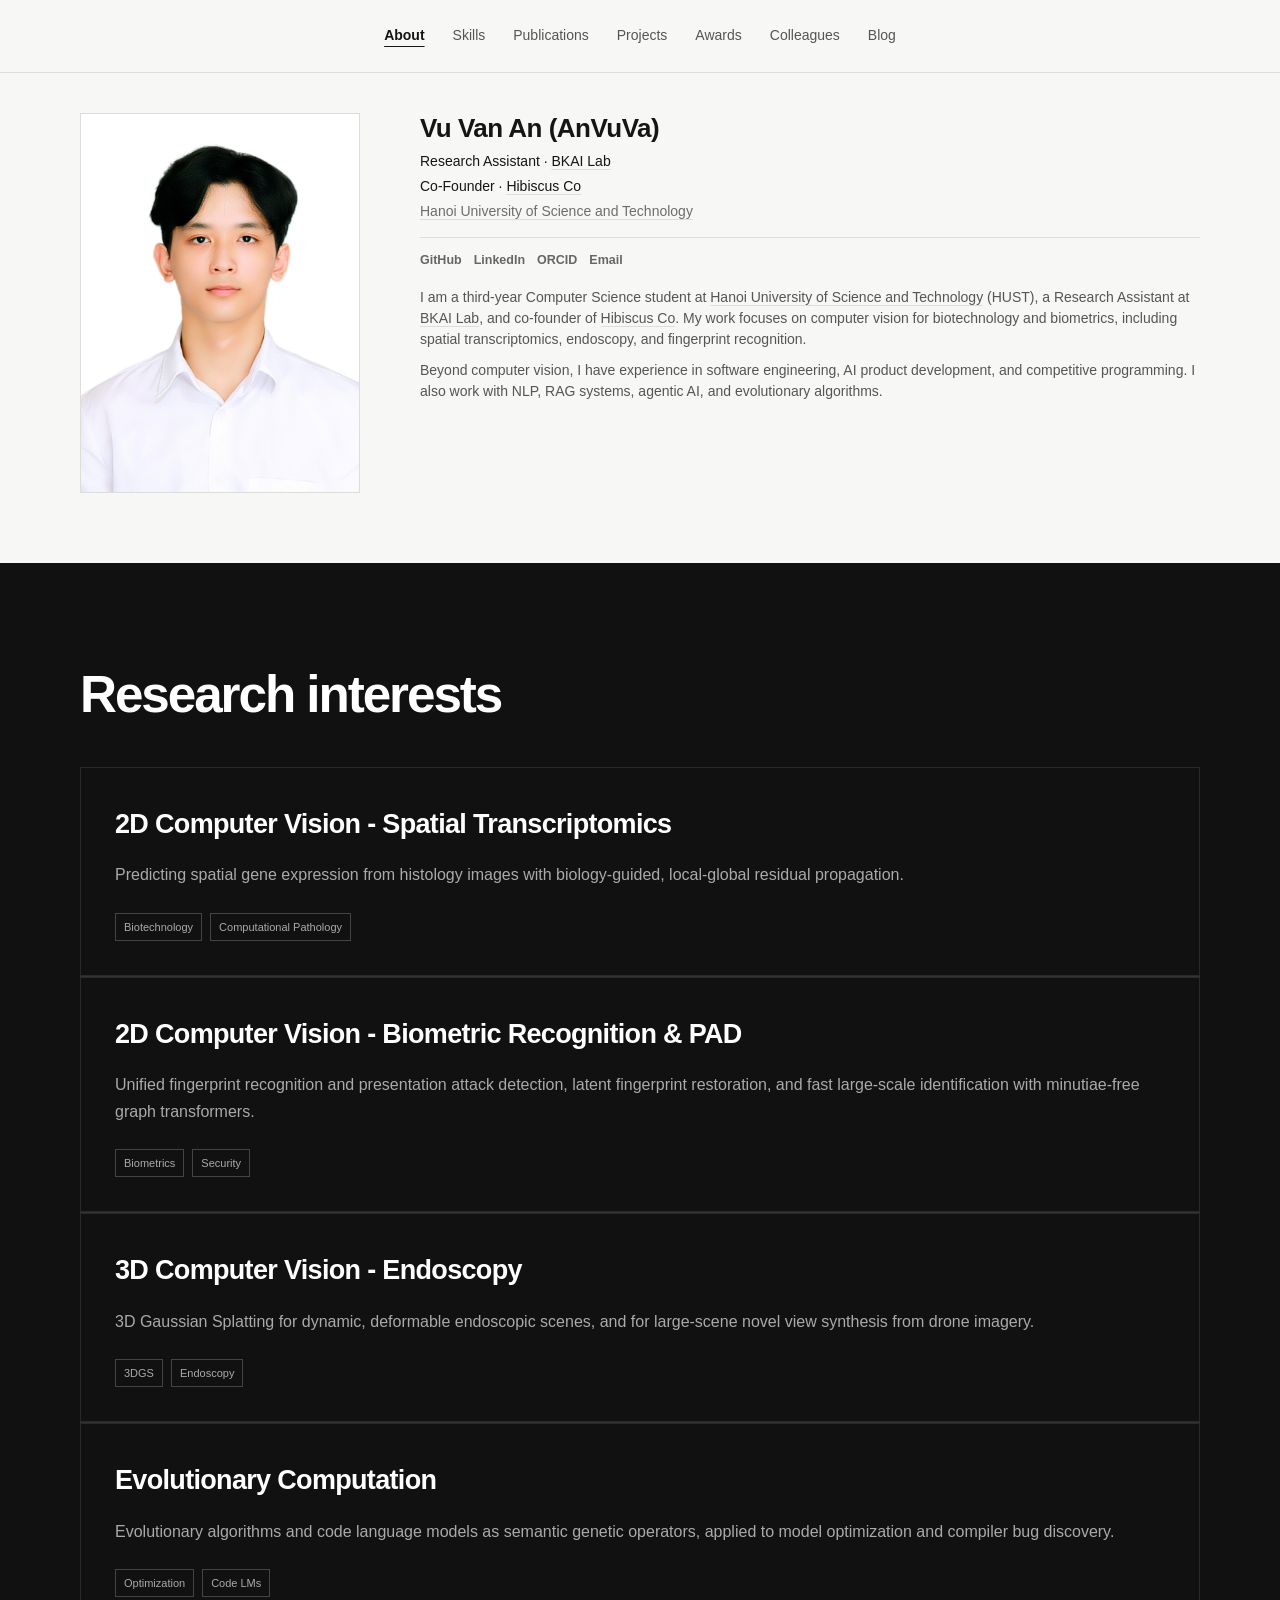
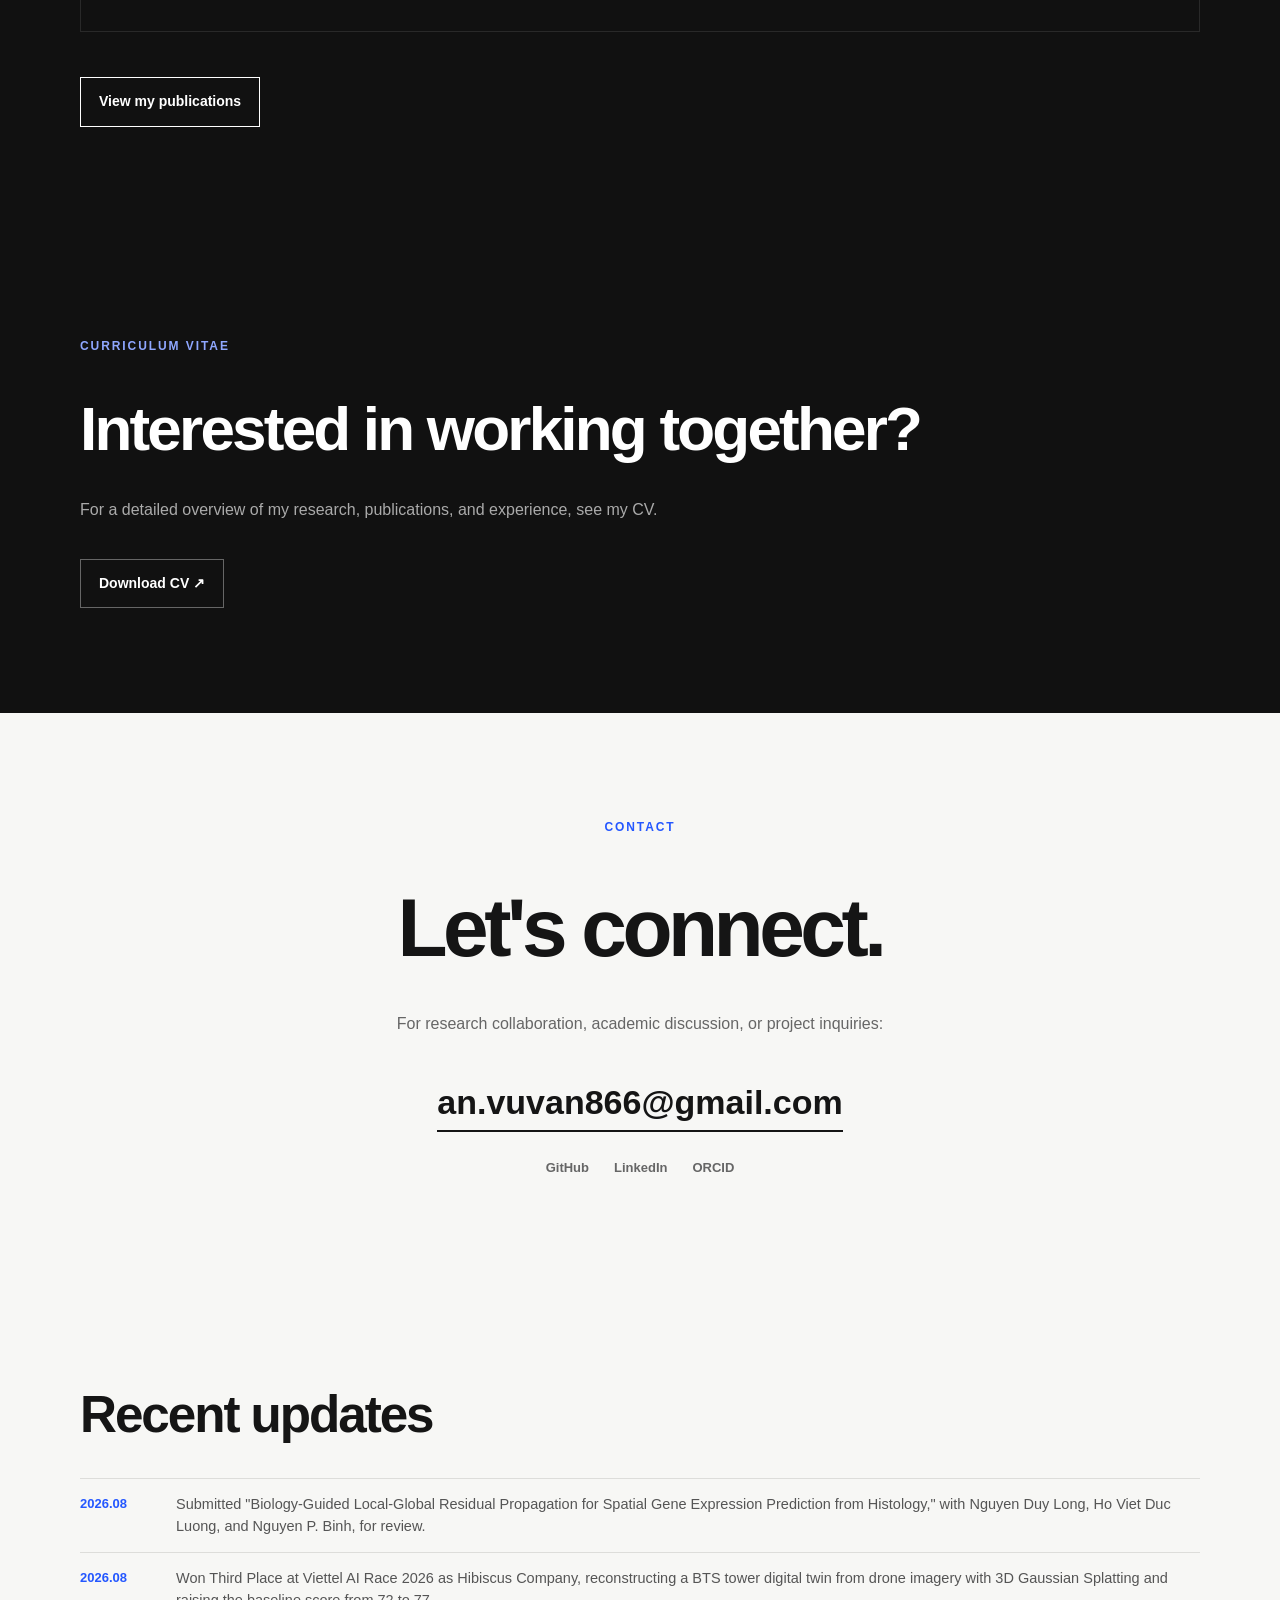
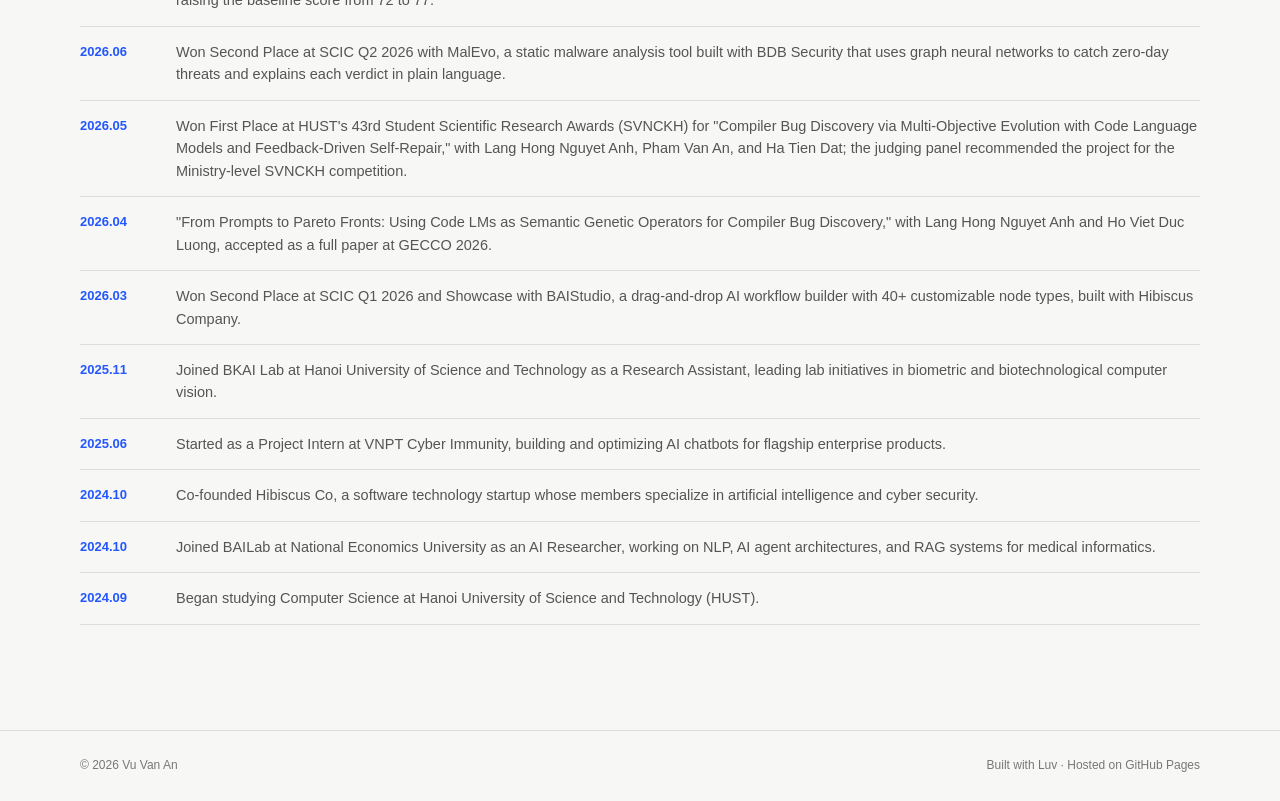
==== commit 27f22ea9: "Colleagues page and more" ====
--- a/index.html
+++ b/index.html
@@ -20,6 +20,7 @@
         <a href="publications.html">Publications</a>
         <a href="projects.html">Projects</a>
         <a href="awards.html">Awards</a>
+        <a href="colleagues.html">Colleagues</a>
         <a href="blog.html">Blog</a>
       </nav>
     </div>
@@ -31,9 +32,9 @@
         <img class="avatar" src="assets/avatar.jpg" alt="Portrait of Vu Van An" height="380">
         <div class="intro">
           <h1>Vu Van An (AnVuVa)</h1>
-          <p class="role">Research Assistant · BKAI Lab</p>
-          <p class="role">Co-Founder · Hibiscus Co</p>
-          <p class="muted">Hanoi University of Science and Technology</p>
+          <p class="role">Research Assistant · <a class="inline-link" href="https://soict.hust.edu.vn/en/departments/bkai-center" target="_blank" rel="noreferrer">BKAI Lab</a></p>
+          <p class="role">Co-Founder · <a class="inline-link" href="https://www.linkedin.com/company/hibiscus-co" target="_blank" rel="noreferrer">Hibiscus Co</a></p>
+          <p class="muted"><a class="inline-link" href="https://hust.edu.vn/" target="_blank" rel="noreferrer">Hanoi University of Science and Technology</a></p>
           <div class="socials">
             <a href="https://github.com/AnVuVa" target="_blank" rel="noreferrer">GitHub</a>
             <a href="https://www.linkedin.com/in/anvuva" target="_blank" rel="noreferrer">LinkedIn</a>
@@ -42,15 +43,10 @@
           </div>
           <div class="prose bio">
             <p>
-              I am a third-year Computer Science student at Hanoi University of
-              Science and Technology (HUST), a Research Assistant at BKAI Lab, and
-              co-founder of Hibiscus Co. My work focuses on computer vision for biotechnology
-              and biometrics, including spatial transcriptomics, endoscopy, and fingerprint recognition.
+              I am a third-year Computer Science student at <a class="inline-link" href="https://hust.edu.vn/" target="_blank" rel="noreferrer">Hanoi University of Science and Technology</a> (HUST), a Research Assistant at <a class="inline-link" href="https://soict.hust.edu.vn/en/departments/bkai-center" target="_blank" rel="noreferrer">BKAI Lab</a>, and co-founder of <a class="inline-link" href="https://www.linkedin.com/company/hibiscus-co" target="_blank" rel="noreferrer">Hibiscus Co</a>. My work focuses on computer vision for biotechnology and biometrics, including spatial transcriptomics, endoscopy, and fingerprint recognition.
             </p>
             <p>
-              Beyond computer vision, I have experience in software engineering, 
-              AI product development, and competitive programming. I also work with NLP, 
-              RAG systems, agentic AI, and evolutionary algorithms.
+              Beyond computer vision, I have experience in software engineering,  AI product development, and competitive programming. I also work with NLP,  RAG systems, agentic AI, and evolutionary algorithms.
             </p>
           </div>
         </div>
@@ -66,36 +62,34 @@
           <article class="research-card">
             <h3>2D Computer Vision - Spatial Transcriptomics</h3>
             <p>
-              Predicting spatial gene expression from histology images with
-              biology-guided, local-global residual propagation.
+              Predicting spatial gene expression from histology images with biology-guided, local-global residual propagation.
             </p>
             <div class="tags"><span>Biotechnology</span><span>Computational Pathology</span></div>
           </article>
           <article class="research-card">
             <h3>2D Computer Vision - Biometric Recognition &amp; PAD</h3>
             <p>
-              Unified fingerprint recognition and presentation attack detection,
-              latent fingerprint restoration, and fast large-scale identification
-              with minutiae-free graph transformers.
+              Unified fingerprint recognition and presentation attack detection, latent fingerprint restoration, and fast large-scale identification with minutiae-free graph transformers.
             </p>
             <div class="tags"><span>Biometrics</span><span>Security</span></div>
           </article>
           <article class="research-card">
             <h3>3D Computer Vision - Endoscopy</h3>
             <p>
-              3D Gaussian Splatting for dynamic, deformable endoscopic scenes, and
-              for large-scene novel view synthesis from drone imagery.
+              3D Gaussian Splatting for dynamic, deformable endoscopic scenes, and for large-scene novel view synthesis from drone imagery.
             </p>
             <div class="tags"><span>3DGS</span><span>Endoscopy</span></div>
           </article>
           <article class="research-card">
             <h3>Evolutionary Computation</h3>
             <p>
-              Evolutionary algorithms and code language models as semantic genetic
-              operators, applied to model optimization and compiler bug discovery.
+              Evolutionary algorithms and code language models as semantic genetic operators, applied to model optimization and compiler bug discovery.
             </p>
             <div class="tags"><span>Optimization</span><span>Code LMs</span></div>
           </article>
+        </div>
+        <div class="research-actions">
+          <a class="button outline" href="publications.html">View my publications</a>
         </div>
       </div>
     </section>
--- a/style.css
+++ b/style.css
@@ -29,6 +29,8 @@
 
 a { color: inherit; }
 
+p { max-width: 100%; }
+
 .container {
   width: min(var(--max), calc(100% - 48px));
   margin: 0 auto;
@@ -80,7 +82,11 @@
   font-size: 22px;
 }
 
-.hero { padding: 70px 0; }
+.hero { padding: 40px 0 70px; }
+
+#experience, #publications, #projects, #awards, #blog, #post {
+  padding-top: 40px;
+}
 
 .hero-grid {
   display: grid;
@@ -187,7 +193,6 @@
 .prose {
   font-size: 18px;
   color: #555;
-  max-width: 700px;
 }
 
 .dark-section {
@@ -225,7 +230,7 @@
   letter-spacing: -.025em;
 }
 
-.research-card p { color: #aaa; max-width: 720px; }
+.research-card p { color: #aaa; }
 
 .tags { display: flex; gap: 8px; margin-top: 24px; flex-wrap: wrap; }
 .tags span {
@@ -268,6 +273,67 @@
 .post-link { color: inherit; text-decoration: none; }
 .post-link:hover { color: var(--accent); }
 
+.gallery-grid {
+  display: grid;
+  grid-template-columns: repeat(2, 1fr);
+  gap: 12px;
+}
+.gallery-item {
+  display: block;
+  border: 1px solid var(--line);
+}
+.gallery-item img {
+  display: block;
+  width: 100%;
+  aspect-ratio: 4 / 3;
+  object-fit: cover;
+  background: #e9e9e5;
+  transition: opacity .2s ease;
+}
+.gallery-item:hover img { opacity: .85; }
+
+body.lightbox-open { overflow: hidden; }
+
+.lightbox-overlay {
+  position: fixed;
+  inset: 0;
+  z-index: 1000;
+  display: flex;
+  align-items: center;
+  justify-content: center;
+  padding: 40px;
+  background: rgba(0, 0, 0, .88);
+  cursor: zoom-out;
+}
+.lightbox-overlay[hidden] { display: none; }
+
+.lightbox-overlay img {
+  display: block;
+  max-width: 100%;
+  max-height: 100%;
+  width: auto;
+  height: auto;
+  object-fit: contain;
+  cursor: default;
+  box-shadow: 0 30px 80px rgba(0, 0, 0, .5);
+}
+
+.lightbox-close {
+  position: absolute;
+  top: 20px;
+  right: 24px;
+  width: 40px;
+  height: 40px;
+  border: 1px solid rgba(255, 255, 255, .4);
+  background: transparent;
+  color: white;
+  font-size: 24px;
+  line-height: 1;
+  cursor: pointer;
+  transition: .2s ease;
+}
+.lightbox-close:hover { background: white; color: black; border-color: white; }
+
 .post-body { max-width: 700px; }
 .post-body .back-link { display: inline-block; margin-bottom: 30px; }
 .post-body h2 {
@@ -340,6 +406,57 @@
 }
 .certs li span { color: var(--muted); font-size: 13px; white-space: nowrap; }
 
+.intro-text { max-width: 640px; margin: -10px 0 0; }
+
+.people-group { margin-top: 60px; }
+.people-group:first-of-type { margin-top: 45px; }
+.people-group h3 { font-size: 22px; letter-spacing: -.02em; margin: 0 0 4px; }
+.people-group.certs h3 { margin-bottom: 12px; }
+.group-note { color: var(--muted); font-size: 14px; margin: 0 0 20px; }
+
+.hibiscus-grid {
+  display: grid;
+  grid-template-columns: 1fr 1fr;
+  gap: 40px;
+  align-items: start;
+}
+
+.people-photo img {
+  display: block;
+  width: 100%;
+  aspect-ratio: 4 / 3;
+  object-fit: cover;
+  border: 1px solid var(--line);
+  background: #e9e9e5;
+}
+
+.people-row {
+  display: flex;
+  flex-wrap: wrap;
+  gap: 10px;
+  list-style: none;
+  margin: 0;
+  padding: 0;
+}
+
+.hibiscus-names.certs { margin-top: 0; }
+
+.person-chip {
+  display: inline-flex;
+  align-items: baseline;
+  gap: 5px;
+  padding: 8px 14px;
+  border: 1px solid var(--line);
+  background: var(--surface);
+  color: inherit;
+  text-decoration: none;
+  font-size: 14px;
+  font-weight: 600;
+  transition: .2s ease;
+}
+.person-chip span { color: var(--muted); font-size: 12px; font-weight: 400; }
+.person-chip:hover { border-color: var(--accent); color: var(--accent); }
+
 .project-top {
   display: flex;
   justify-content: space-between;
@@ -350,7 +467,7 @@
 }
 
 .project-card h3 { font-size: 28px; margin: 36px 0 12px; letter-spacing: -.035em; }
-.project-card p { color: #666; max-width: 760px; }
+.project-card p { color: #666; }
 .project-card .award { color: var(--accent); margin-top: 0; }.project-card a {
   margin-top: auto;
   color: var(--accent);
@@ -393,10 +510,24 @@
   gap: 20px;
 }
 .cv-section h2 { font-size: clamp(38px, 5vw, 62px); margin: 0 0 15px; letter-spacing: -.045em; }
-.cv-section p { color: #aaa; max-width: 620px; }
+.cv-section p { color: #aaa; }
 
 .button.light { color: white; border-color: #666; white-space: nowrap; }
 .button.light:hover { background: white; color: black; }
+
+.button.outline { background: var(--dark); color: white; border-color: white; }
+.button.outline:hover { background: white; color: var(--dark); }
+
+.research-actions { margin-top: 45px; }
+
+.inline-link {
+  color: inherit;
+  text-decoration: underline;
+  text-decoration-color: var(--line);
+  text-underline-offset: 3px;
+}
+.inline-link:hover { color: var(--accent); text-decoration-color: currentColor; }
+.dark-section .inline-link, .contact .inline-link { text-decoration-color: #555; }
 
 .contact { text-align: center; }
 .contact h2 { font-size: clamp(48px, 7vw, 82px); letter-spacing: -.055em; margin: 0 0 12px; }
@@ -437,11 +568,12 @@
   }
   .nav a { padding: 10px 0; }
   .nav.open { display: flex; }
-  .hero { padding: 75px 0; }
+  .hero { padding: 40px 0 60px; }
   .hero-grid { grid-template-columns: 1fr; gap: 30px; }
   .avatar { max-width: 220px; }
   .paper { grid-template-columns: 1fr; gap: 8px; }
   .entry { grid-template-columns: 1fr; gap: 6px; }
+  .hibiscus-grid { grid-template-columns: 1fr; gap: 20px; }
   .award-gallery { grid-template-columns: repeat(2, 1fr); }
   .footer-wrap { flex-direction: column; }
 }
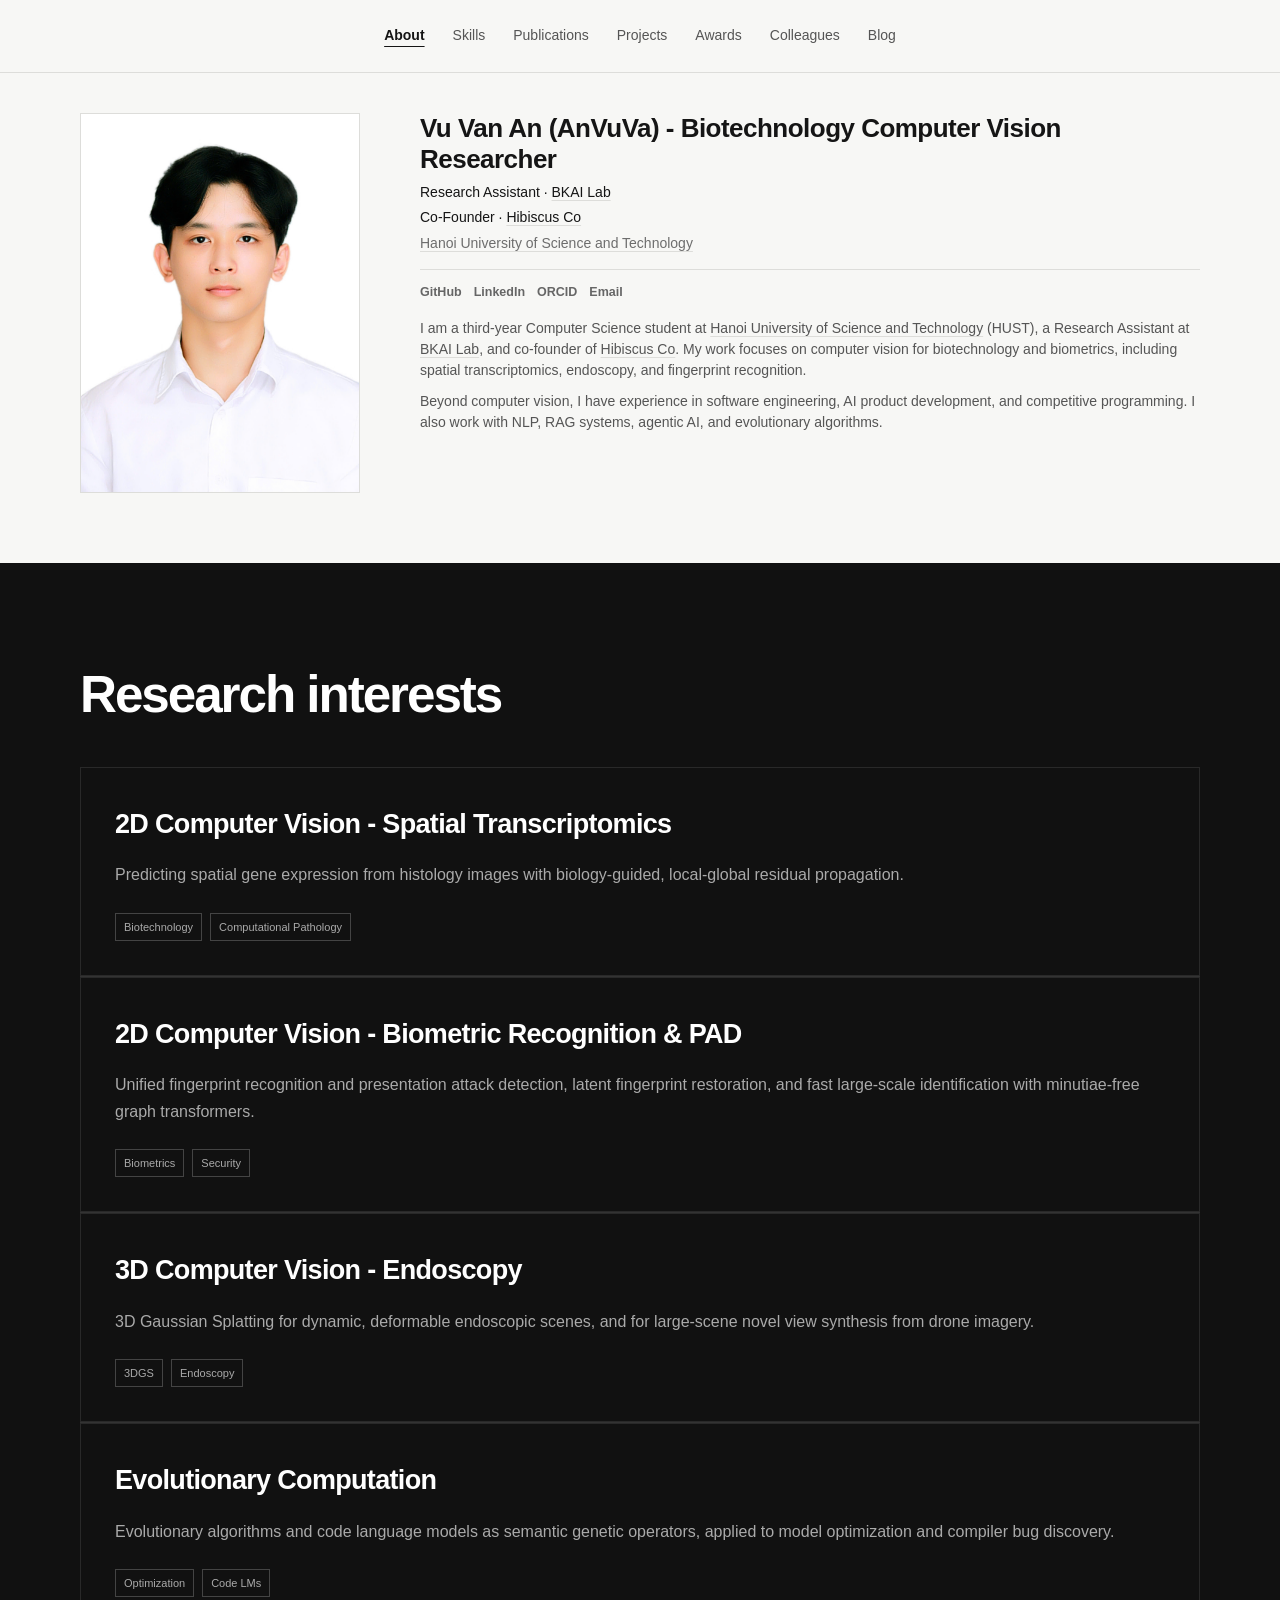
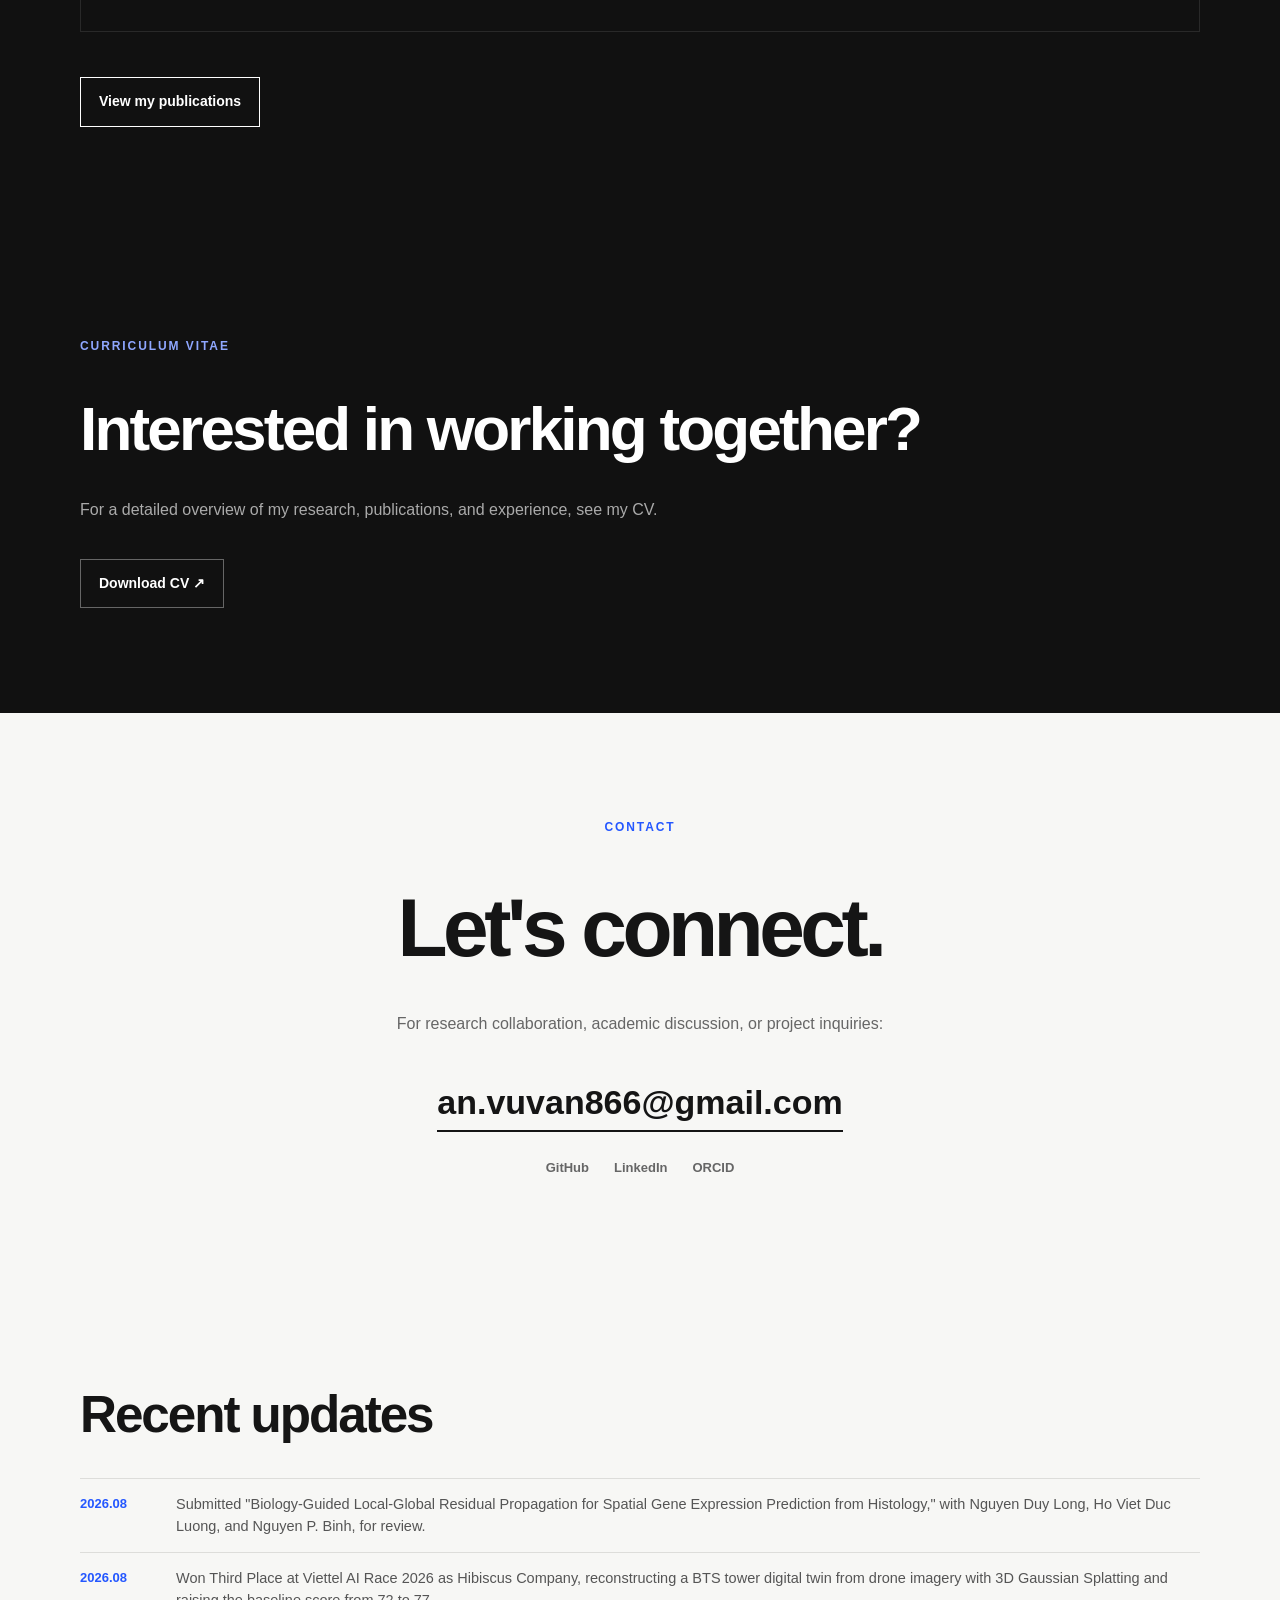
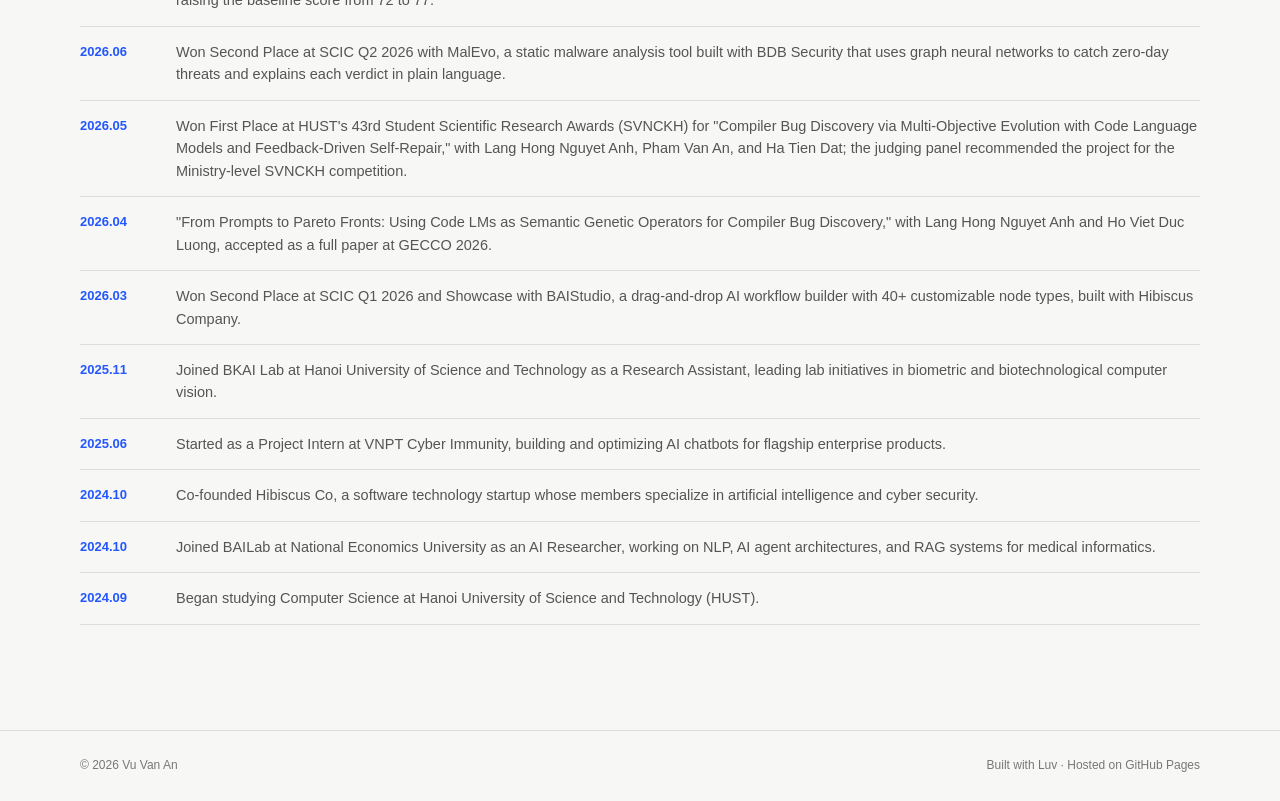
==== commit 6741bb9e: "self title" ====
--- a/index.html
+++ b/index.html
@@ -31,7 +31,7 @@
       <div class="container hero-grid">
         <img class="avatar" src="assets/avatar.jpg" alt="Portrait of Vu Van An" height="380">
         <div class="intro">
-          <h1>Vu Van An (AnVuVa)</h1>
+          <h1>Vu Van An (AnVuVa) - Biotechnology Computer Vision Researcher</h1>
           <p class="role">Research Assistant · <a class="inline-link" href="https://soict.hust.edu.vn/en/departments/bkai-center" target="_blank" rel="noreferrer">BKAI Lab</a></p>
           <p class="role">Co-Founder · <a class="inline-link" href="https://www.linkedin.com/company/hibiscus-co" target="_blank" rel="noreferrer">Hibiscus Co</a></p>
           <p class="muted"><a class="inline-link" href="https://hust.edu.vn/" target="_blank" rel="noreferrer">Hanoi University of Science and Technology</a></p>
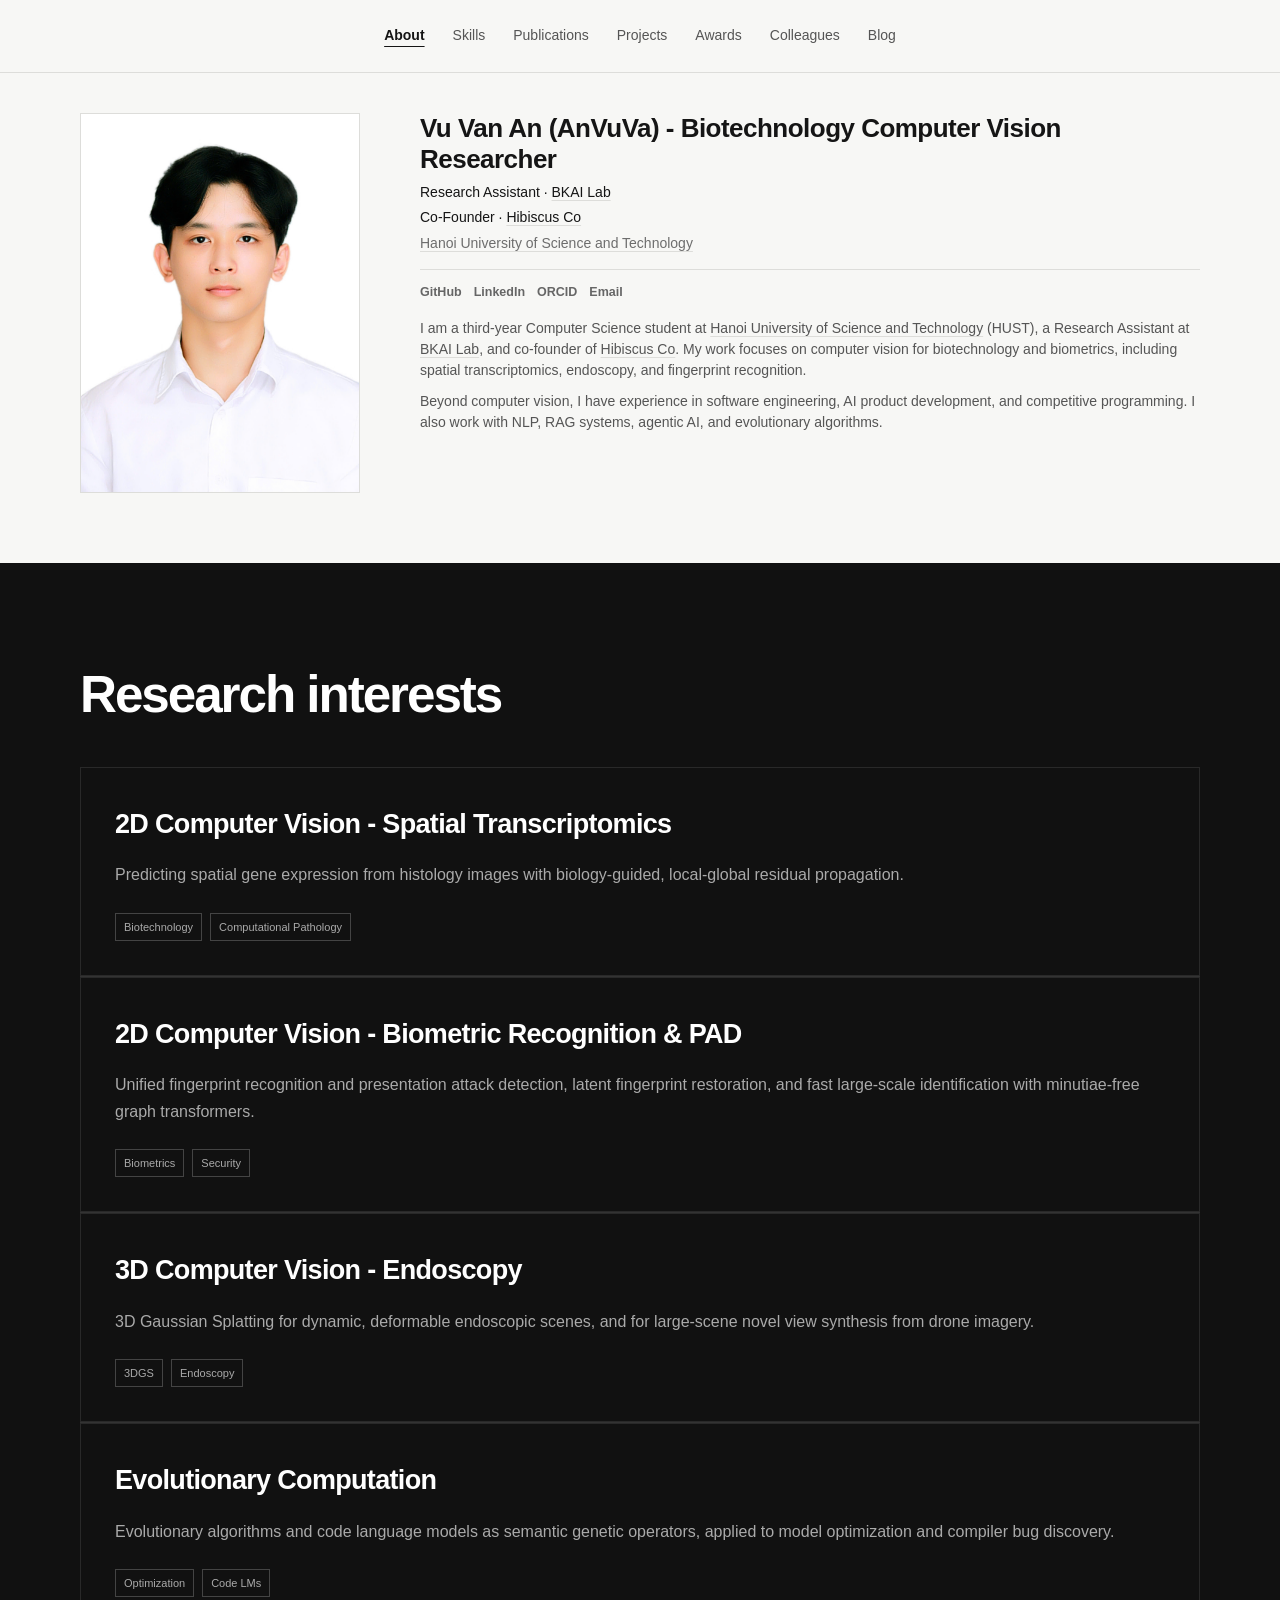
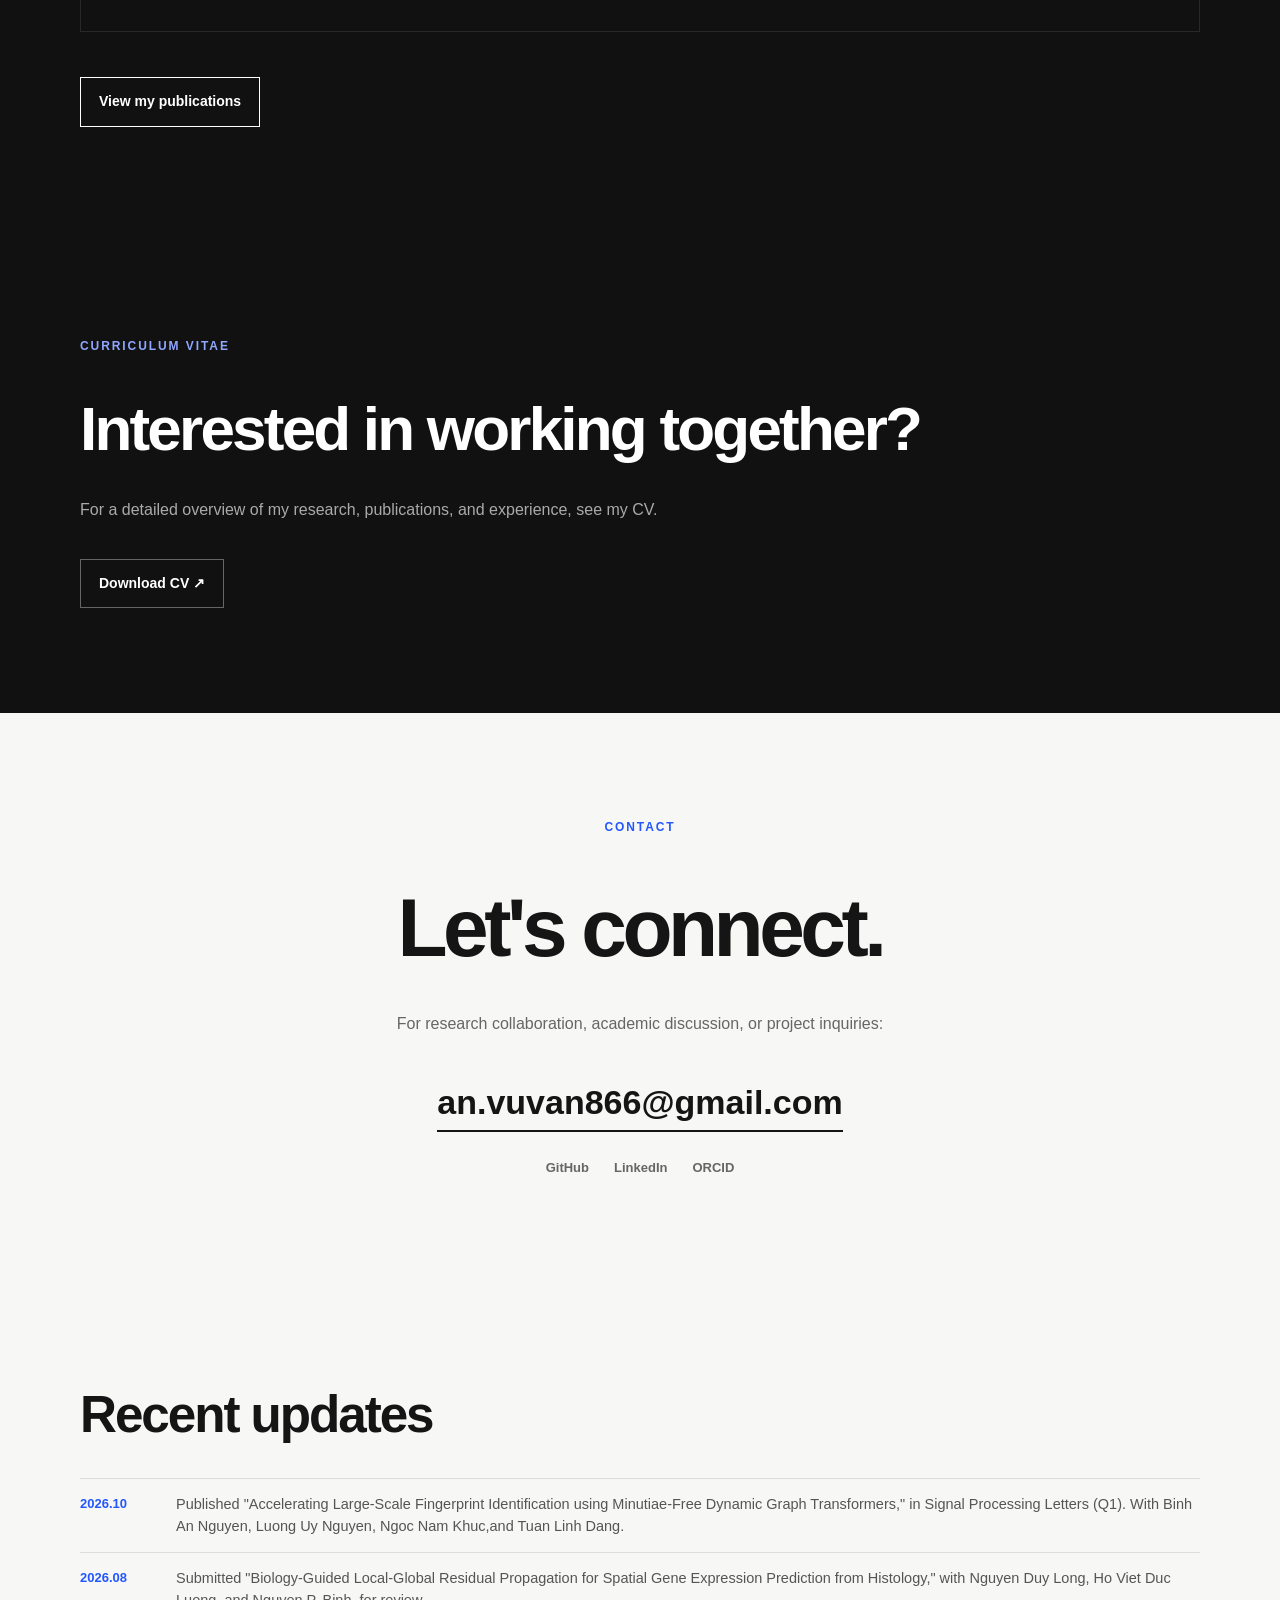
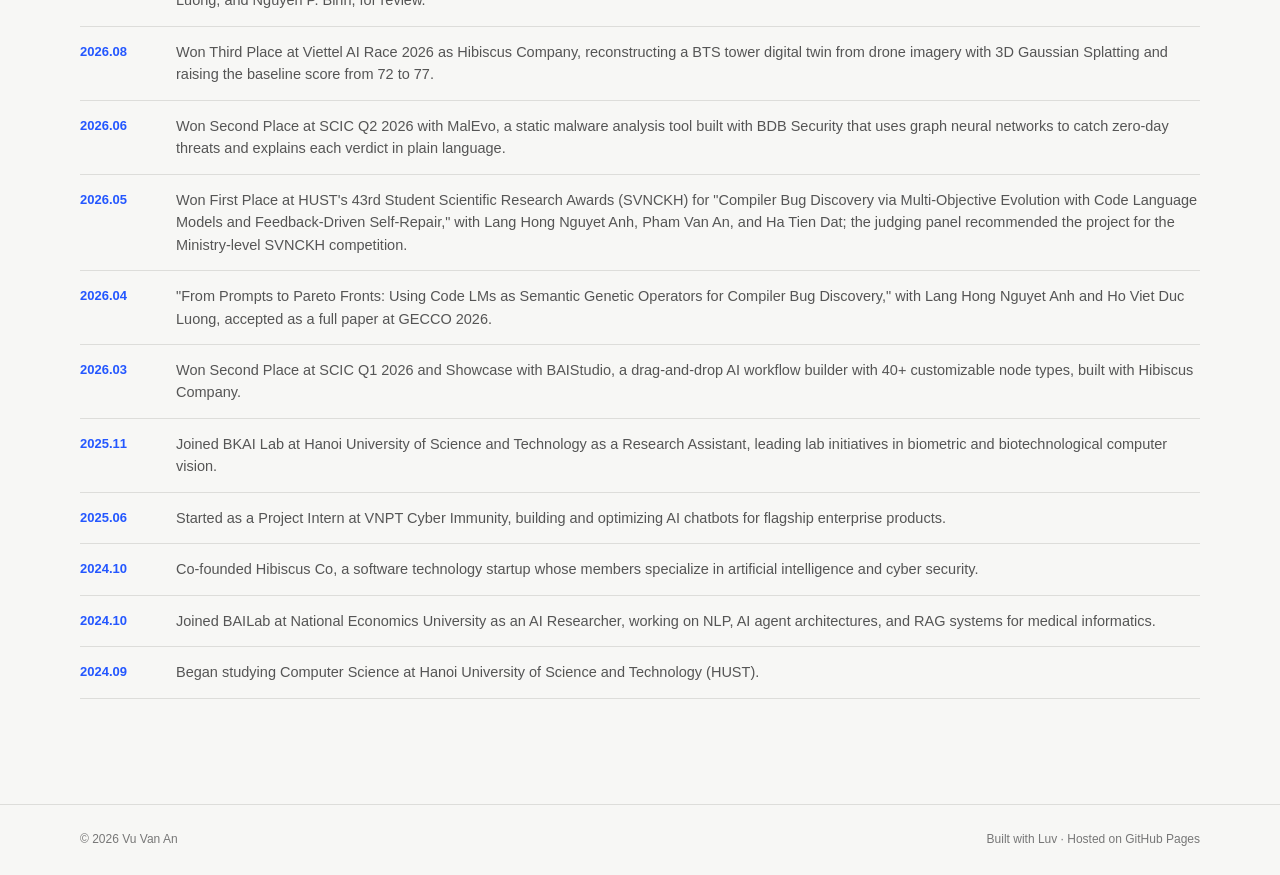
==== commit 9cfa4728: "0005.1" ====
--- a/index.html
+++ b/index.html
@@ -123,6 +123,7 @@
       <div class="container section-grid">
         <h2>Recent updates</h2>
         <div class="timeline">
+          <div class="timeline-item"><time>2026.10</time><p>Published "Accelerating Large-Scale Fingerprint Identification using Minutiae-Free Dynamic Graph Transformers," in Signal Processing Letters (Q1). With Binh An Nguyen, Luong Uy Nguyen, Ngoc Nam Khuc,and Tuan Linh Dang.</p></div>
           <div class="timeline-item"><time>2026.08</time><p>Submitted "Biology-Guided Local-Global Residual Propagation for Spatial Gene Expression Prediction from Histology," with Nguyen Duy Long, Ho Viet Duc Luong, and Nguyen P. Binh, for review.</p></div>
           <div class="timeline-item"><time>2026.08</time><p>Won Third Place at Viettel AI Race 2026 as Hibiscus Company, reconstructing a BTS tower digital twin from drone imagery with 3D Gaussian Splatting and raising the baseline score from 72 to 77.</p></div>
           <div class="timeline-item"><time>2026.06</time><p>Won Second Place at SCIC Q2 2026 with MalEvo, a static malware analysis tool built with BDB Security that uses graph neural networks to catch zero-day threats and explains each verdict in plain language.</p></div>
--- a/style.css
+++ b/style.css
@@ -363,6 +363,7 @@
   border: 1px solid var(--line);
   display: flex;
   flex-direction: column;
+  /* height: fit-content; */
 }
 
 .project-card.award-card h3 { margin: 0 0 4px; }
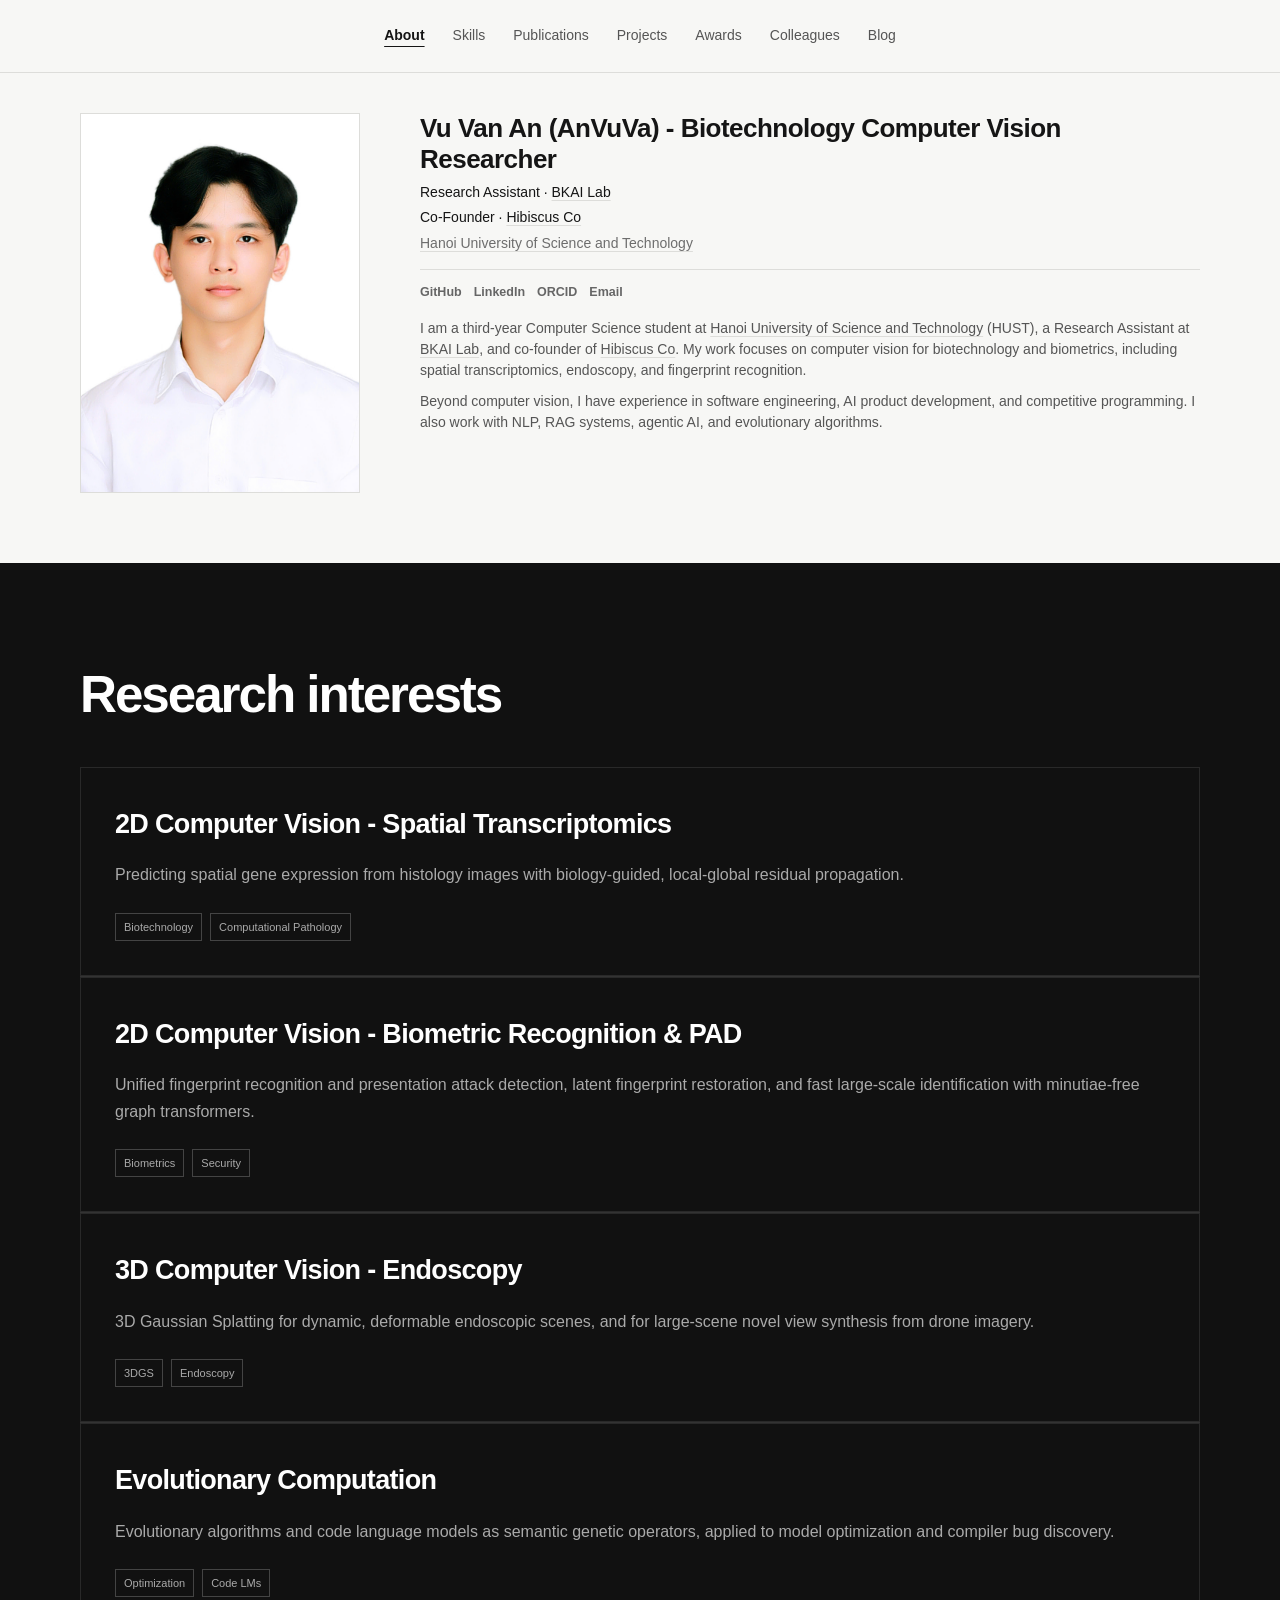
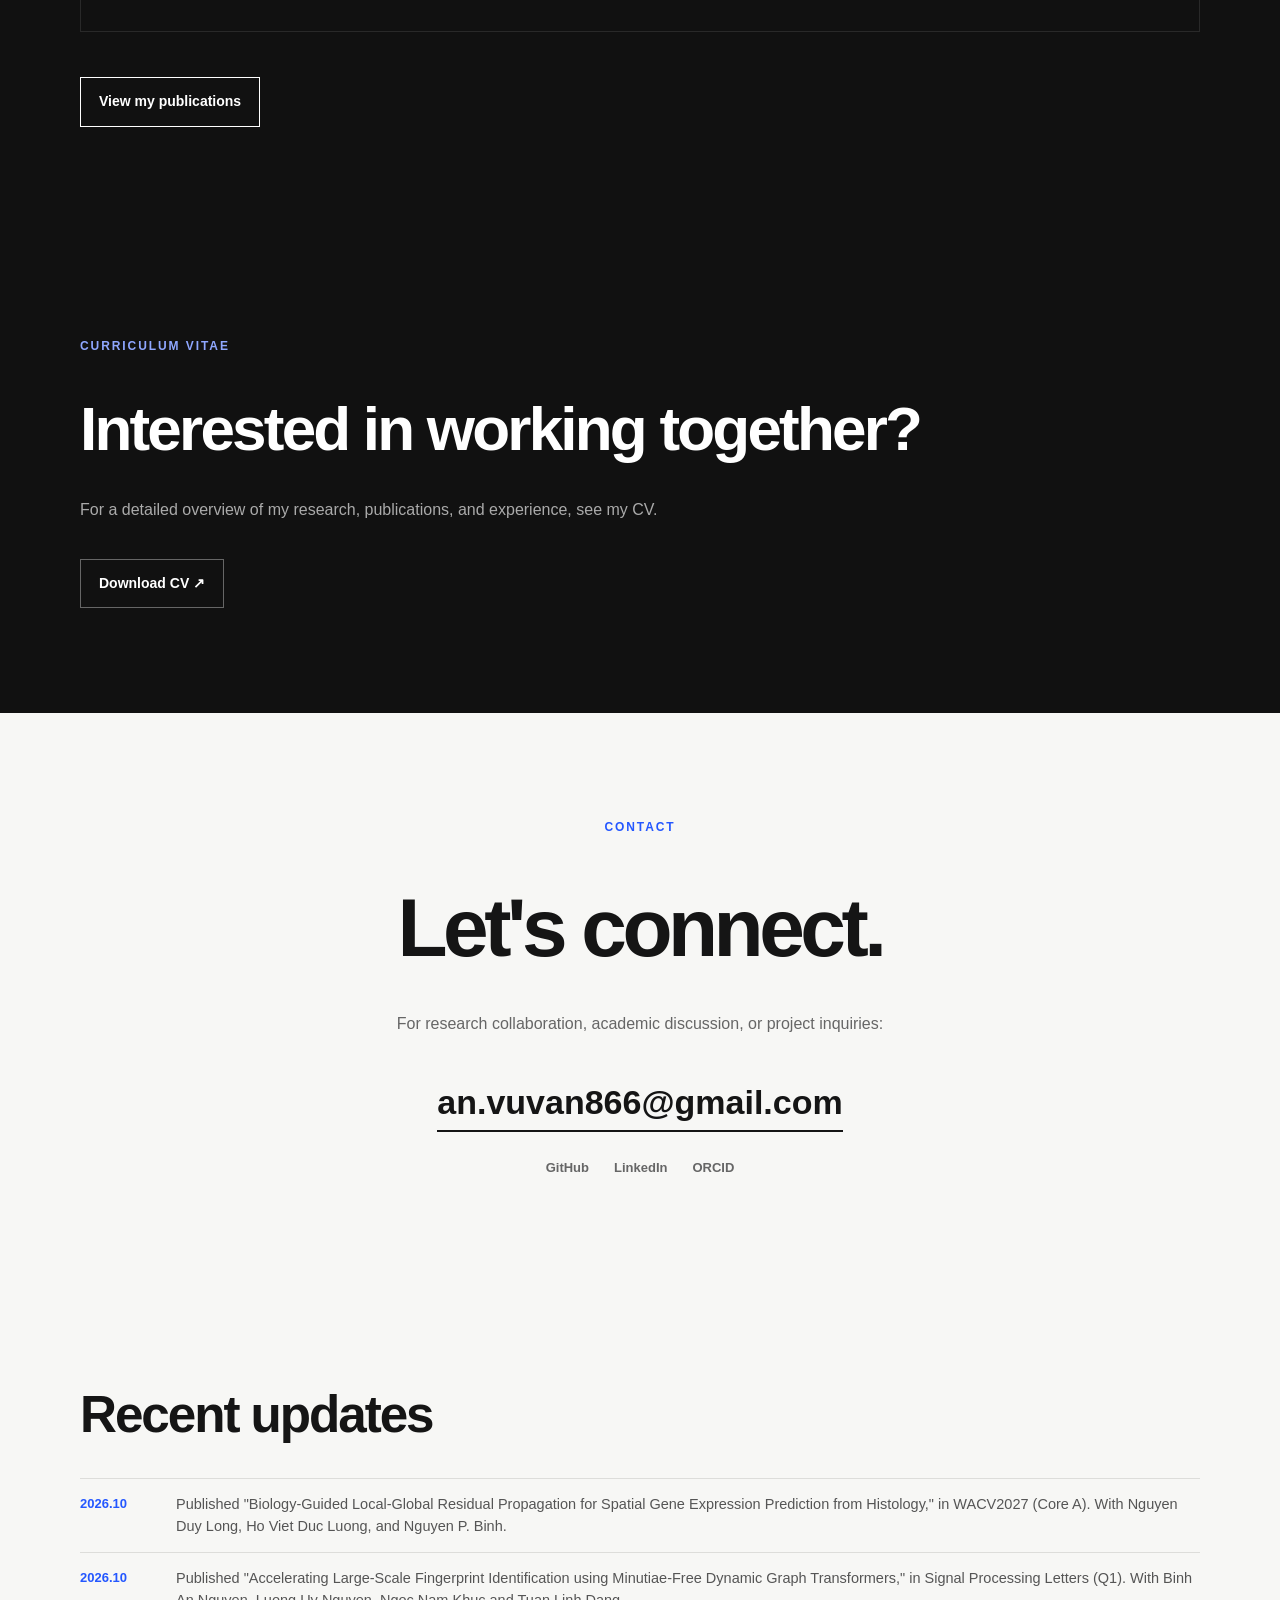
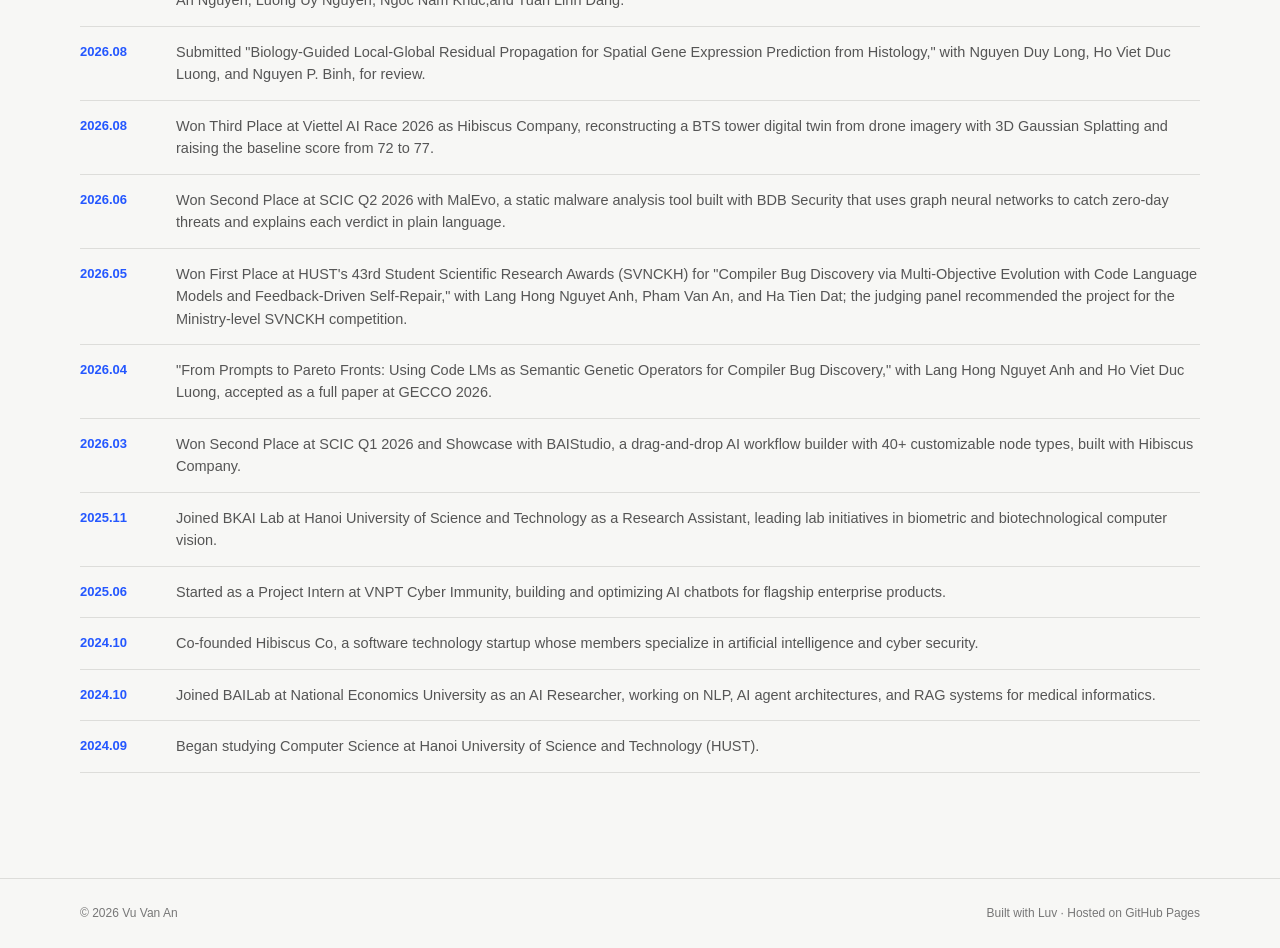
==== commit aea0fbb9: "0006" ====
--- a/index.html
+++ b/index.html
@@ -123,6 +123,7 @@
       <div class="container section-grid">
         <h2>Recent updates</h2>
         <div class="timeline">
+          <div class="timeline-item"><time>2026.10</time><p>Published "Biology-Guided Local-Global Residual Propagation for Spatial Gene Expression Prediction from Histology," in WACV2027 (Core A). With Nguyen Duy Long, Ho Viet Duc Luong, and Nguyen P. Binh.</p></div>
           <div class="timeline-item"><time>2026.10</time><p>Published "Accelerating Large-Scale Fingerprint Identification using Minutiae-Free Dynamic Graph Transformers," in Signal Processing Letters (Q1). With Binh An Nguyen, Luong Uy Nguyen, Ngoc Nam Khuc,and Tuan Linh Dang.</p></div>
           <div class="timeline-item"><time>2026.08</time><p>Submitted "Biology-Guided Local-Global Residual Propagation for Spatial Gene Expression Prediction from Histology," with Nguyen Duy Long, Ho Viet Duc Luong, and Nguyen P. Binh, for review.</p></div>
           <div class="timeline-item"><time>2026.08</time><p>Won Third Place at Viettel AI Race 2026 as Hibiscus Company, reconstructing a BTS tower digital twin from drone imagery with 3D Gaussian Splatting and raising the baseline score from 72 to 77.</p></div>
